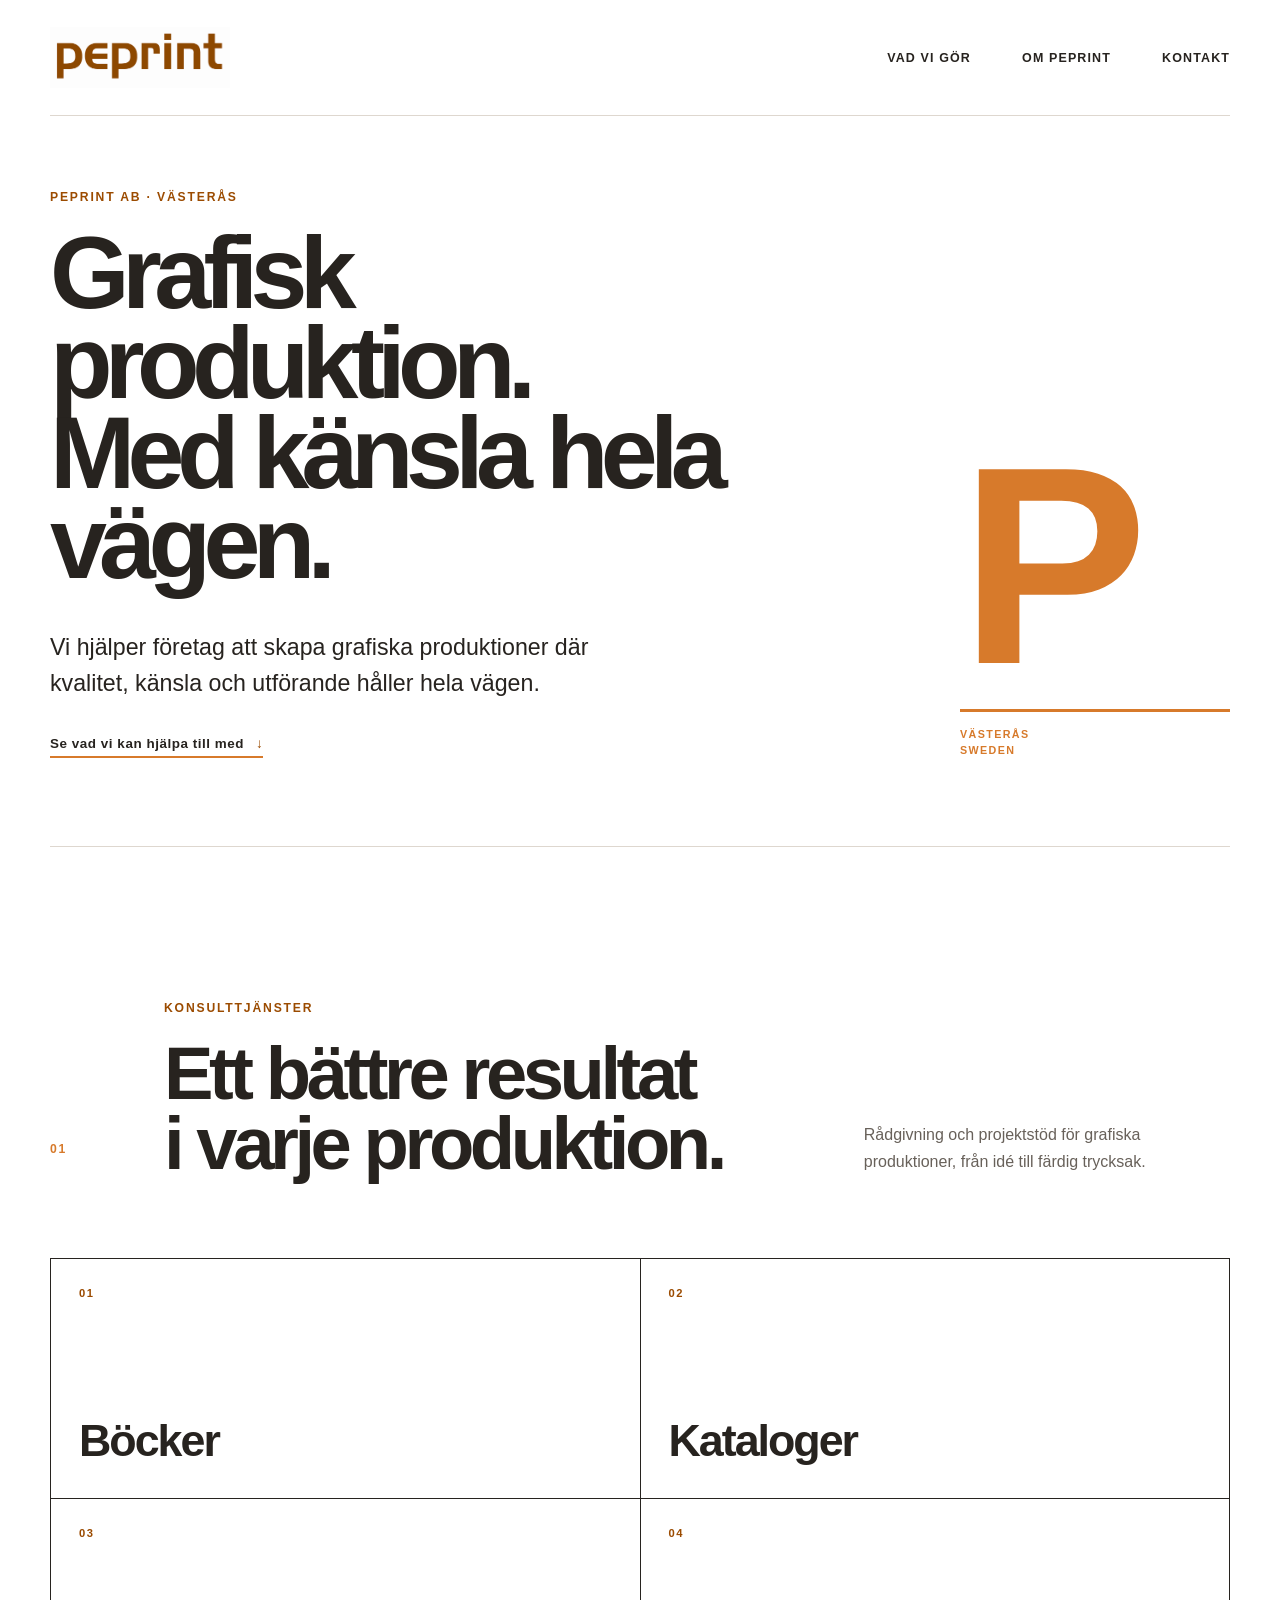
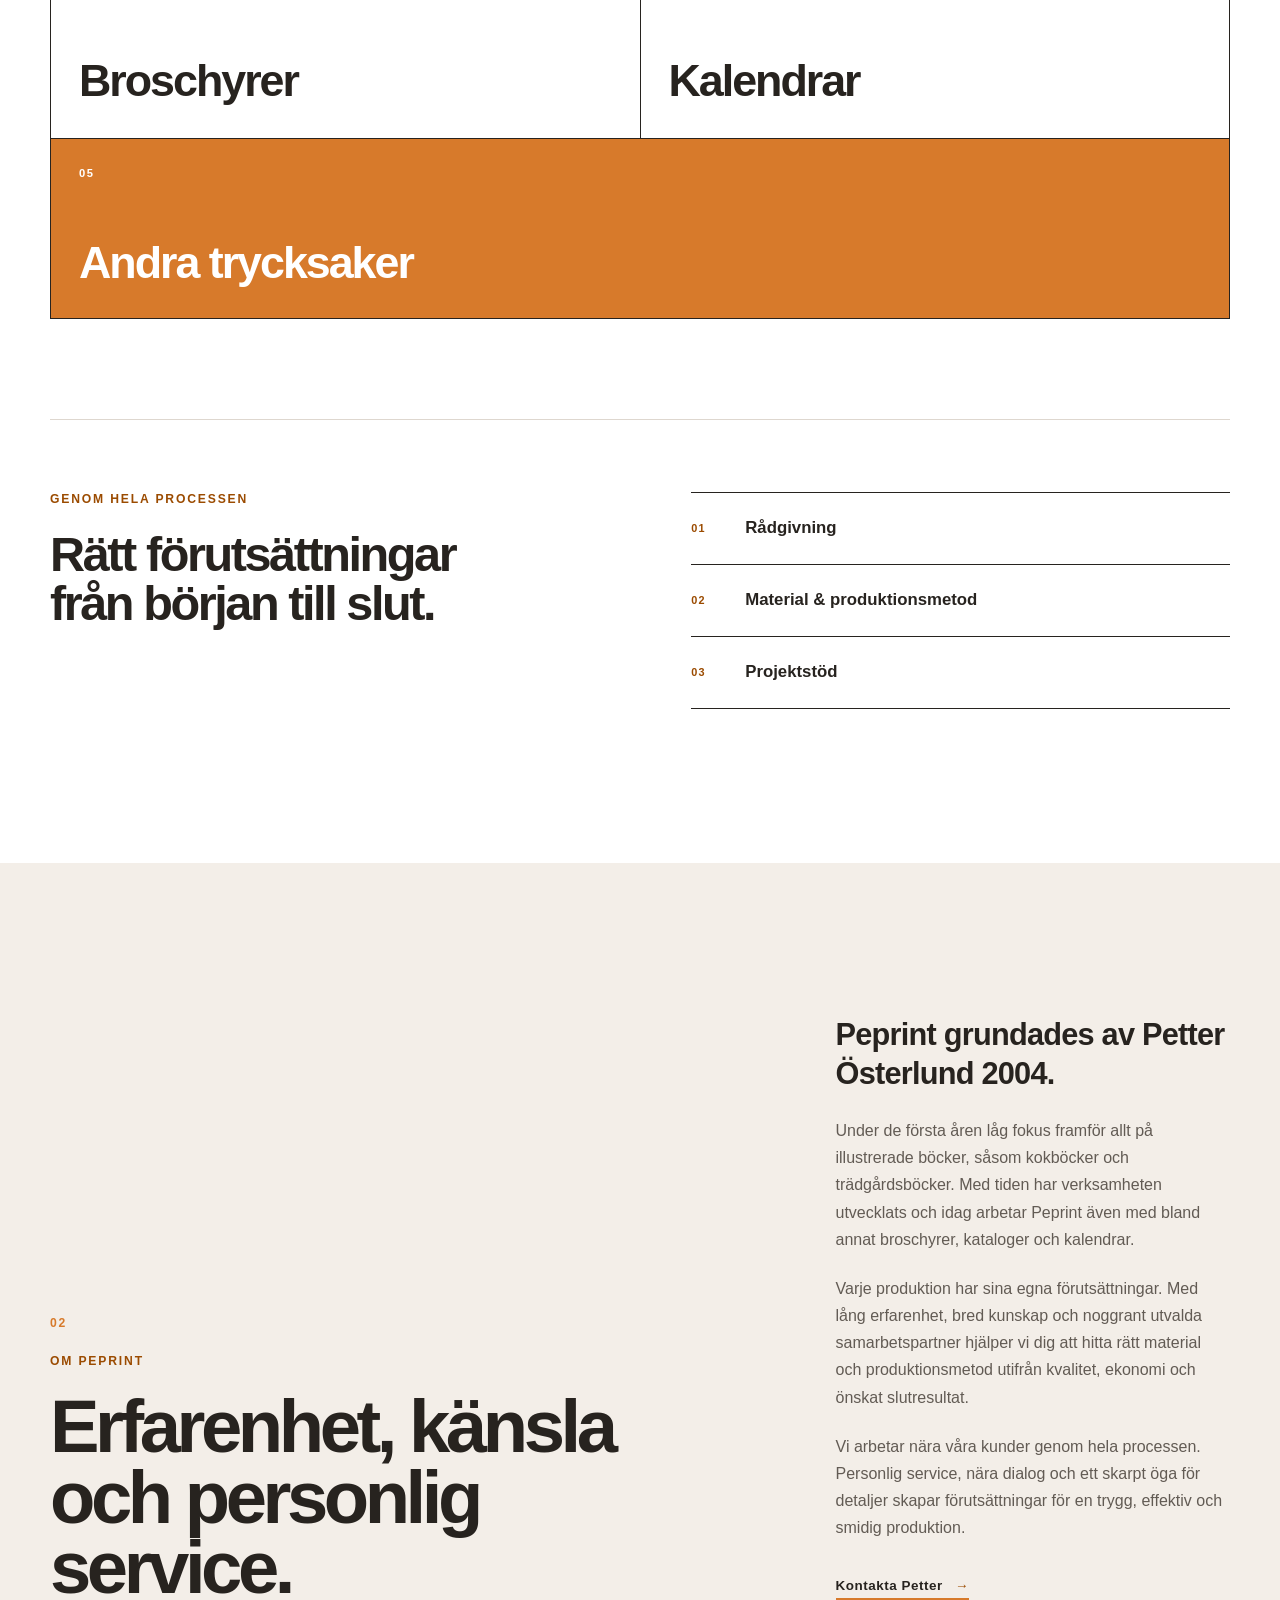
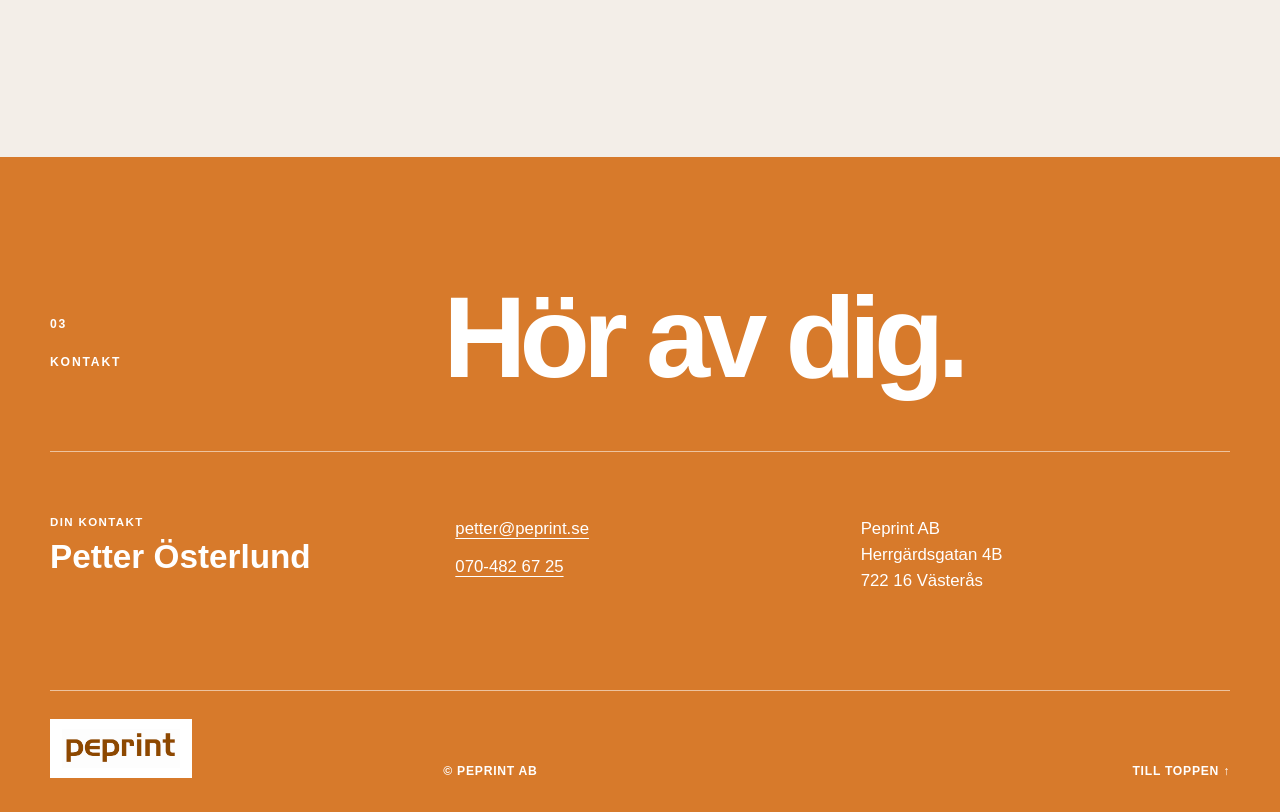
==== index.html @ e299a09d "första påutkast på version 1" ====
<!doctype html>
<html lang="sv">
  <head>
    <meta charset="utf-8">
    <meta name="viewport" content="width=device-width, initial-scale=1">
    <meta name="description" content="Peprint erbjuder konsulttjänster inom grafisk produktion för böcker, kataloger, broschyrer, kalendrar och andra trycksaker.">
    <title>Peprint AB</title>
    <link rel="stylesheet" href="style.css">
  </head>
  <body>
    <a class="skip-link" href="#main-content">Hoppa till innehållet</a>

    <header class="site-header">
      <div class="page-width header-inner">
        <a class="brand" href="#top" aria-label="Peprint – till sidans början">
          <img src="assets/images/peprint-logo.png" alt="Peprint">
        </a>

        <nav aria-label="Huvudnavigation">
          <a href="#tjanster">Vad vi gör</a>
          <a href="#om">Om Peprint</a>
          <a href="#kontakt">Kontakt</a>
        </nav>
      </div>
    </header>

    <main id="main-content">
      <section class="hero page-width" id="top">
        <div class="hero-copy">
          <p class="eyebrow">Peprint AB · Västerås</p>
          <h1>Grafisk produktion.<br>Med känsla hela vägen.</h1>
          <p class="hero-intro">
            Vi hjälper företag att skapa grafiska produktioner där kvalitet,
            känsla och utförande håller hela vägen.
          </p>
          <a class="text-link" href="#tjanster">Se vad vi kan hjälpa till med <span aria-hidden="true">↓</span></a>
        </div>

        <div class="hero-mark" aria-hidden="true">
          <span>P</span>
          <small>Västerås<br>Sweden</small>
        </div>
      </section>

      <section class="services section page-width" id="tjanster">
        <div class="section-heading">
          <p class="section-number">01</p>
          <div>
            <p class="eyebrow">Konsulttjänster</p>
            <h2>Ett bättre resultat<br>i varje produktion.</h2>
          </div>
          <p class="section-note">
            Rådgivning och projektstöd för grafiska produktioner, från idé till
            färdig trycksak.
          </p>
        </div>

        <div class="service-grid">
          <article class="service-card">
            <p>01</p>
            <h3>Böcker</h3>
          </article>
          <article class="service-card">
            <p>02</p>
            <h3>Kataloger</h3>
          </article>
          <article class="service-card">
            <p>03</p>
            <h3>Broschyrer</h3>
          </article>
          <article class="service-card">
            <p>04</p>
            <h3>Kalendrar</h3>
          </article>
          <article class="service-card service-card-wide">
            <p>05</p>
            <h3>Andra trycksaker</h3>
          </article>
        </div>

        <div class="process">
          <div class="process-intro">
            <p class="eyebrow">Genom hela processen</p>
            <h3>Rätt förutsättningar<br>från början till slut.</h3>
          </div>
          <ol class="process-list">
            <li><span>01</span>Rådgivning</li>
            <li><span>02</span>Material &amp; produktionsmetod</li>
            <li><span>03</span>Projektstöd</li>
          </ol>
        </div>
      </section>

      <section class="about section" id="om">
        <div class="page-width about-grid">
          <div>
            <p class="section-number">02</p>
            <p class="eyebrow">Om Peprint</p>
            <h2>Erfarenhet, känsla<br>och personlig service.</h2>
          </div>

          <div class="about-copy">
            <p class="about-lead">
              Peprint grundades av Petter Österlund 2004.
            </p>
            <p>
              Under de första åren låg fokus framför allt på illustrerade böcker,
              såsom kokböcker och trädgårdsböcker. Med tiden har verksamheten
              utvecklats och idag arbetar Peprint även med bland annat broschyrer,
              kataloger och kalendrar.
            </p>
            <p>
              Varje produktion har sina egna förutsättningar. Med lång erfarenhet,
              bred kunskap och noggrant utvalda samarbetspartner hjälper vi dig att
              hitta rätt material och produktionsmetod utifrån kvalitet, ekonomi
              och önskat slutresultat.
            </p>
            <p>
              Vi arbetar nära våra kunder genom hela processen. Personlig service,
              nära dialog och ett skarpt öga för detaljer skapar förutsättningar för
              en trygg, effektiv och smidig produktion.
            </p>
            <a class="text-link" href="#kontakt">Kontakta Petter <span aria-hidden="true">→</span></a>
          </div>
        </div>
      </section>
    </main>

    <footer class="contact" id="kontakt">
      <div class="page-width">
        <div class="contact-heading">
          <div>
            <p class="section-number">03</p>
            <p class="eyebrow">Kontakt</p>
          </div>
          <h2>Hör av dig.</h2>
        </div>

        <div class="contact-grid">
          <div class="contact-person">
            <p>Din kontakt</p>
            <h3>Petter Österlund</h3>
          </div>

          <address>
            <a href="mailto:petter@peprint.se">petter@peprint.se</a>
            <a href="tel:+46704826725">070-482 67 25</a>
          </address>

          <address class="postal-address">
            Peprint AB<br>
            Herrgärdsgatan 4B<br>
            722 16 Västerås
          </address>
        </div>

        <div class="contact-bottom">
          <img src="assets/images/peprint-logo.png" alt="Peprint">
          <p>© Peprint AB</p>
          <a href="#top">Till toppen <span aria-hidden="true">↑</span></a>
        </div>
      </div>
    </footer>
  </body>
</html>
---- style.css ----
:root {
  --orange: #d77a2b;
  --orange-dark: #9b4b00;
  --ink: #27231f;
  --paper: #fff;
  --soft: #f3eee8;
  --line: #ded7cf;
  --page: 1180px;
}

* {
  box-sizing: border-box;
}

html {
  scroll-behavior: smooth;
}

body {
  margin: 0;
  background: var(--paper);
  color: var(--ink);
  font-family: Arial, Helvetica, sans-serif;
  -webkit-font-smoothing: antialiased;
}

a {
  color: inherit;
}

img {
  display: block;
  max-width: 100%;
}

.page-width {
  width: min(calc(100% - 64px), var(--page));
  margin-inline: auto;
}

.skip-link {
  position: fixed;
  z-index: 100;
  top: 12px;
  left: 12px;
  padding: 10px 14px;
  background: var(--ink);
  color: #fff;
  transform: translateY(-150%);
}

.skip-link:focus {
  transform: translateY(0);
}

.site-header {
  position: absolute;
  z-index: 10;
  top: 0;
  right: 0;
  left: 0;
}

.header-inner {
  display: flex;
  align-items: center;
  justify-content: space-between;
  min-height: 116px;
  border-bottom: 1px solid var(--line);
}

.brand {
  width: 180px;
}

.brand img {
  width: 100%;
}

nav {
  display: flex;
  gap: clamp(24px, 4vw, 54px);
}

nav a {
  position: relative;
  padding-block: 10px;
  font-size: 0.78rem;
  font-weight: 700;
  letter-spacing: 0.09em;
  text-decoration: none;
  text-transform: uppercase;
}

nav a::after {
  position: absolute;
  right: 0;
  bottom: 2px;
  left: 0;
  height: 2px;
  background: var(--orange);
  content: "";
  transform: scaleX(0);
  transform-origin: left;
  transition: transform 160ms ease;
}

nav a:hover::after,
nav a:focus-visible::after {
  transform: scaleX(1);
}

.hero {
  display: grid;
  grid-template-columns: minmax(0, 1.7fr) minmax(220px, 0.7fr);
  align-items: end;
  min-height: 760px;
  padding-top: 190px;
  padding-bottom: 88px;
}

.eyebrow,
.section-number {
  margin: 0 0 24px;
  color: var(--orange-dark);
  font-size: 0.76rem;
  font-weight: 700;
  letter-spacing: 0.15em;
  text-transform: uppercase;
}

h1,
h2,
h3,
p {
  margin-top: 0;
}

h1 {
  max-width: 760px;
  margin-bottom: 42px;
  font-size: clamp(4rem, 8vw, 7.4rem);
  font-weight: 700;
  letter-spacing: -0.075em;
  line-height: 0.88;
}

.hero-intro {
  max-width: 540px;
  margin-bottom: 32px;
  font-size: clamp(1.15rem, 2vw, 1.45rem);
  line-height: 1.55;
}

.text-link {
  display: inline-flex;
  gap: 12px;
  align-items: center;
  padding-bottom: 5px;
  border-bottom: 2px solid var(--orange);
  font-size: 0.84rem;
  font-weight: 700;
  letter-spacing: 0.04em;
  text-decoration: none;
}

.text-link span {
  color: var(--orange-dark);
}

.hero-mark {
  justify-self: end;
  width: min(100%, 270px);
  color: var(--orange);
}

.hero-mark > span {
  display: block;
  font-size: clamp(12rem, 22vw, 20rem);
  font-weight: 700;
  letter-spacing: -0.15em;
  line-height: 0.65;
}

.hero-mark small {
  display: block;
  margin-top: 52px;
  padding-top: 14px;
  border-top: 3px solid var(--orange);
  font-size: 0.67rem;
  font-weight: 700;
  letter-spacing: 0.13em;
  line-height: 1.5;
  text-transform: uppercase;
}

.section {
  padding-block: clamp(92px, 12vw, 160px);
}

.services {
  border-top: 1px solid var(--line);
}

.section-heading {
  display: grid;
  grid-template-columns: 80px minmax(0, 1fr) minmax(220px, 0.55fr);
  gap: 34px;
  align-items: end;
  margin-bottom: 78px;
}

.section-number {
  color: var(--orange);
}

h2 {
  margin-bottom: 0;
  font-size: clamp(2.9rem, 5.8vw, 5.3rem);
  letter-spacing: -0.06em;
  line-height: 0.95;
}

.section-note {
  max-width: 360px;
  margin-bottom: 5px;
  color: #68615a;
  line-height: 1.65;
}

.service-grid {
  display: grid;
  grid-template-columns: 1fr 1fr;
  border-top: 1px solid var(--ink);
  border-left: 1px solid var(--ink);
}

.service-card {
  min-height: 240px;
  padding: 28px;
  border-right: 1px solid var(--ink);
  border-bottom: 1px solid var(--ink);
}

.service-card p {
  color: var(--orange-dark);
  font-size: 0.7rem;
  font-weight: 700;
  letter-spacing: 0.14em;
}

.service-card h3 {
  margin: 116px 0 0;
  font-size: clamp(1.8rem, 3.5vw, 3rem);
  letter-spacing: -0.045em;
}

.service-card-wide {
  grid-column: 1 / -1;
  min-height: 180px;
  background: var(--orange);
  color: #fff;
}

.service-card-wide p {
  color: #fff;
}

.service-card-wide h3 {
  margin-top: 58px;
}

.process {
  display: grid;
  grid-template-columns: 1fr 1fr;
  gap: clamp(40px, 8vw, 110px);
  margin-top: 100px;
  padding-top: 72px;
  border-top: 1px solid var(--line);
}

.process-intro h3 {
  margin: 0;
  font-size: clamp(2rem, 3.8vw, 3.6rem);
  letter-spacing: -0.05em;
  line-height: 1;
}

.process-list {
  margin: 0;
  padding: 0;
  border-top: 1px solid var(--ink);
  list-style: none;
}

.process-list li {
  display: grid;
  grid-template-columns: 54px 1fr;
  align-items: center;
  min-height: 72px;
  border-bottom: 1px solid var(--ink);
  font-size: 1.05rem;
  font-weight: 700;
}

.process-list span {
  color: var(--orange-dark);
  font-size: 0.68rem;
  letter-spacing: 0.12em;
}

.about {
  background: var(--soft);
}

.about-grid {
  display: grid;
  grid-template-columns: 1.25fr 0.75fr;
  gap: clamp(60px, 10vw, 140px);
  align-items: end;
}

.about-copy {
  padding-bottom: 4px;
}

.about-lead {
  margin-bottom: 24px;
  font-size: clamp(1.4rem, 2.4vw, 2rem);
  font-weight: 700;
  letter-spacing: -0.025em;
  line-height: 1.25;
}

.about-copy > p:not(.about-lead) {
  margin-bottom: 22px;
  color: #625b54;
  line-height: 1.7;
}

.about-copy .text-link {
  margin-top: 14px;
}

.contact {
  padding: clamp(78px, 10vw, 126px) 0 34px;
  background: var(--orange);
  color: #fff;
}

.contact .eyebrow,
.contact .section-number {
  color: #fff;
}

.contact-heading {
  display: grid;
  grid-template-columns: 1fr 2fr;
  align-items: end;
  padding-bottom: 58px;
  border-bottom: 1px solid rgba(255, 255, 255, 0.55);
}

.contact-heading h2 {
  font-size: clamp(4rem, 9vw, 8.6rem);
}

.contact-grid {
  display: grid;
  grid-template-columns: 1fr 1fr 1fr;
  gap: 36px;
  padding-block: 64px 96px;
}

.contact-person p {
  margin-bottom: 10px;
  font-size: 0.72rem;
  font-weight: 700;
  letter-spacing: 0.12em;
  text-transform: uppercase;
}

.contact-person h3 {
  margin-bottom: 0;
  font-size: clamp(1.45rem, 2.6vw, 2.1rem);
}

address {
  display: flex;
  flex-direction: column;
  gap: 12px;
  font-size: 1.05rem;
  font-style: normal;
  line-height: 1.55;
}

address a {
  width: fit-content;
  text-decoration-thickness: 1px;
  text-underline-offset: 4px;
}

.postal-address {
  display: block;
}

.contact-bottom {
  display: grid;
  grid-template-columns: 1fr 1fr 1fr;
  align-items: end;
  padding-top: 28px;
  border-top: 1px solid rgba(255, 255, 255, 0.55);
  font-size: 0.76rem;
  font-weight: 700;
  letter-spacing: 0.06em;
  text-transform: uppercase;
}

.contact-bottom img {
  width: 142px;
  padding: 10px 12px;
  background: #fff;
}

.contact-bottom p {
  margin-bottom: 0;
}

.contact-bottom a {
  justify-self: end;
  text-decoration: none;
}

@media (max-width: 800px) {
  .page-width {
    width: min(calc(100% - 36px), var(--page));
  }

  .header-inner {
    min-height: 90px;
  }

  .brand {
    width: 135px;
  }

  nav {
    gap: 16px;
  }

  nav a {
    font-size: 0.66rem;
  }

  .hero {
    grid-template-columns: 1fr;
    min-height: auto;
    padding-top: 166px;
    padding-bottom: 72px;
  }

  .hero-mark {
    display: none;
  }

  h1 {
    font-size: clamp(3.7rem, 16vw, 6rem);
  }

  .section-heading,
  .about-grid {
    grid-template-columns: 1fr;
  }

  .section-heading {
    gap: 8px;
    margin-bottom: 52px;
  }

  .section-heading .section-note {
    margin-top: 24px;
  }

  .process {
    grid-template-columns: 1fr;
  }

  .service-card {
    min-height: 200px;
  }

  .service-card h3 {
    margin-top: 90px;
  }

  .about-grid {
    gap: 58px;
  }

  .contact-heading {
    grid-template-columns: 1fr;
    gap: 30px;
  }

  .contact-grid {
    grid-template-columns: 1fr 1fr;
  }

  .contact-person {
    grid-column: 1 / -1;
  }
}

@media (max-width: 520px) {
  .header-inner {
    align-items: flex-start;
    flex-direction: column;
    justify-content: center;
    gap: 12px;
    padding-block: 18px;
  }

  nav {
    width: 100%;
    justify-content: space-between;
  }

  .hero {
    padding-top: 176px;
  }

  .hero-intro {
    font-size: 1.1rem;
  }

  h1 {
    font-size: clamp(3rem, 14vw, 4.6rem);
  }

  .service-grid {
    grid-template-columns: 1fr;
  }

  .service-card-wide {
    grid-column: auto;
  }

  .contact-grid,
  .contact-bottom {
    grid-template-columns: 1fr;
  }

  .contact-grid {
    gap: 38px;
  }

  .contact-bottom {
    gap: 24px;
  }

  .contact-bottom a {
    justify-self: start;
  }
}

@media (prefers-reduced-motion: reduce) {
  html {
    scroll-behavior: auto;
  }

  *,
  *::before,
  *::after {
    transition-duration: 0.01ms !important;
  }
}
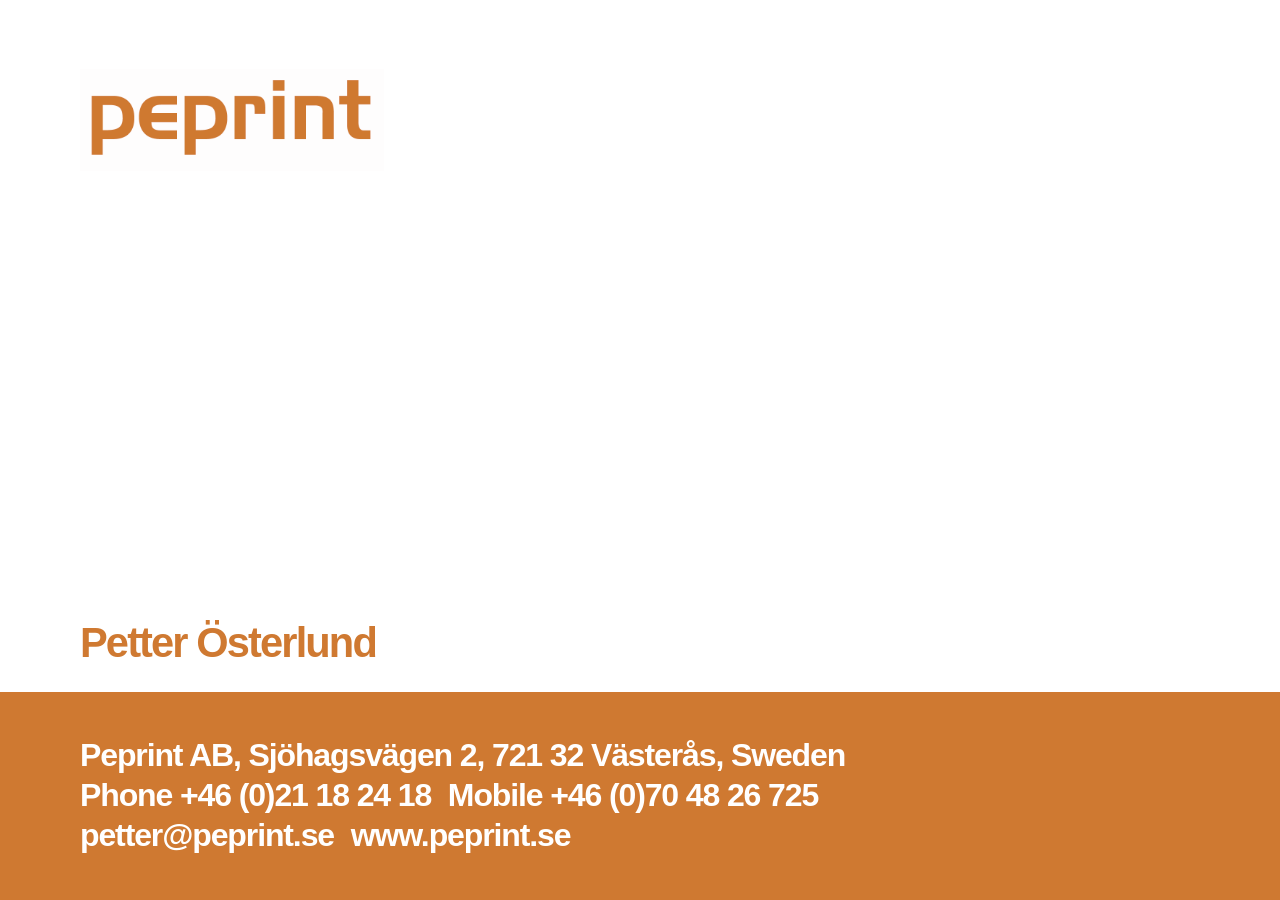
==== commit 09bb8d86: "första visitkort design" ====
--- a/index.html
+++ b/index.html
@@ -3,163 +3,45 @@
   <head>
     <meta charset="utf-8">
     <meta name="viewport" content="width=device-width, initial-scale=1">
-    <meta name="description" content="Peprint erbjuder konsulttjänster inom grafisk produktion för böcker, kataloger, broschyrer, kalendrar och andra trycksaker.">
+    <meta name="description" content="Peprint AB i Västerås. Kontakta Petter Österlund.">
     <title>Peprint AB</title>
     <link rel="stylesheet" href="style.css">
   </head>
   <body>
-    <a class="skip-link" href="#main-content">Hoppa till innehållet</a>
+    <svg class="color-filters" aria-hidden="true">
+      <filter id="peprint-orange" color-interpolation-filters="sRGB">
+        <feComponentTransfer>
+          <feFuncR type="linear" slope="0.421" intercept="0.579" />
+          <feFuncG type="linear" slope="0.732" intercept="0.268" />
+          <feFuncB type="linear" slope="0.808" intercept="0.192" />
+        </feComponentTransfer>
+      </filter>
+    </svg>
 
-    <header class="site-header">
-      <div class="page-width header-inner">
-        <a class="brand" href="#top" aria-label="Peprint – till sidans början">
+    <main class="business-card">
+      <header class="card-header">
+        <a class="brand" href="https://www.peprint.se" aria-label="Peprint – startsida">
           <img src="assets/images/peprint-logo.png" alt="Peprint">
         </a>
+      </header>
 
-        <nav aria-label="Huvudnavigation">
-          <a href="#tjanster">Vad vi gör</a>
-          <a href="#om">Om Peprint</a>
-          <a href="#kontakt">Kontakt</a>
-        </nav>
-      </div>
-    </header>
+      <div class="open-space" aria-label="Plats för kommande innehåll"></div>
 
-    <main id="main-content">
-      <section class="hero page-width" id="top">
-        <div class="hero-copy">
-          <p class="eyebrow">Peprint AB · Västerås</p>
-          <h1>Grafisk produktion.<br>Med känsla hela vägen.</h1>
-          <p class="hero-intro">
-            Vi hjälper företag att skapa grafiska produktioner där kvalitet,
-            känsla och utförande håller hela vägen.
+      <p class="contact-name">Petter Österlund</p>
+
+      <footer class="contact-band">
+        <address>
+          <p>Peprint AB, Sjöhagsvägen 2, 721 32 Västerås, Sweden</p>
+          <p>
+            <a href="tel:+4621182418">Phone +46 (0)21 18 24 18</a>
+            <a href="tel:+46704826725">Mobile +46 (0)70 48 26 725</a>
           </p>
-          <a class="text-link" href="#tjanster">Se vad vi kan hjälpa till med <span aria-hidden="true">↓</span></a>
-        </div>
-
-        <div class="hero-mark" aria-hidden="true">
-          <span>P</span>
-          <small>Västerås<br>Sweden</small>
-        </div>
-      </section>
-
-      <section class="services section page-width" id="tjanster">
-        <div class="section-heading">
-          <p class="section-number">01</p>
-          <div>
-            <p class="eyebrow">Konsulttjänster</p>
-            <h2>Ett bättre resultat<br>i varje produktion.</h2>
-          </div>
-          <p class="section-note">
-            Rådgivning och projektstöd för grafiska produktioner, från idé till
-            färdig trycksak.
+          <p>
+            <a href="mailto:petter@peprint.se">petter@peprint.se</a>
+            <a href="https://www.peprint.se">www.peprint.se</a>
           </p>
-        </div>
-
-        <div class="service-grid">
-          <article class="service-card">
-            <p>01</p>
-            <h3>Böcker</h3>
-          </article>
-          <article class="service-card">
-            <p>02</p>
-            <h3>Kataloger</h3>
-          </article>
-          <article class="service-card">
-            <p>03</p>
-            <h3>Broschyrer</h3>
-          </article>
-          <article class="service-card">
-            <p>04</p>
-            <h3>Kalendrar</h3>
-          </article>
-          <article class="service-card service-card-wide">
-            <p>05</p>
-            <h3>Andra trycksaker</h3>
-          </article>
-        </div>
-
-        <div class="process">
-          <div class="process-intro">
-            <p class="eyebrow">Genom hela processen</p>
-            <h3>Rätt förutsättningar<br>från början till slut.</h3>
-          </div>
-          <ol class="process-list">
-            <li><span>01</span>Rådgivning</li>
-            <li><span>02</span>Material &amp; produktionsmetod</li>
-            <li><span>03</span>Projektstöd</li>
-          </ol>
-        </div>
-      </section>
-
-      <section class="about section" id="om">
-        <div class="page-width about-grid">
-          <div>
-            <p class="section-number">02</p>
-            <p class="eyebrow">Om Peprint</p>
-            <h2>Erfarenhet, känsla<br>och personlig service.</h2>
-          </div>
-
-          <div class="about-copy">
-            <p class="about-lead">
-              Peprint grundades av Petter Österlund 2004.
-            </p>
-            <p>
-              Under de första åren låg fokus framför allt på illustrerade böcker,
-              såsom kokböcker och trädgårdsböcker. Med tiden har verksamheten
-              utvecklats och idag arbetar Peprint även med bland annat broschyrer,
-              kataloger och kalendrar.
-            </p>
-            <p>
-              Varje produktion har sina egna förutsättningar. Med lång erfarenhet,
-              bred kunskap och noggrant utvalda samarbetspartner hjälper vi dig att
-              hitta rätt material och produktionsmetod utifrån kvalitet, ekonomi
-              och önskat slutresultat.
-            </p>
-            <p>
-              Vi arbetar nära våra kunder genom hela processen. Personlig service,
-              nära dialog och ett skarpt öga för detaljer skapar förutsättningar för
-              en trygg, effektiv och smidig produktion.
-            </p>
-            <a class="text-link" href="#kontakt">Kontakta Petter <span aria-hidden="true">→</span></a>
-          </div>
-        </div>
-      </section>
+        </address>
+      </footer>
     </main>
-
-    <footer class="contact" id="kontakt">
-      <div class="page-width">
-        <div class="contact-heading">
-          <div>
-            <p class="section-number">03</p>
-            <p class="eyebrow">Kontakt</p>
-          </div>
-          <h2>Hör av dig.</h2>
-        </div>
-
-        <div class="contact-grid">
-          <div class="contact-person">
-            <p>Din kontakt</p>
-            <h3>Petter Österlund</h3>
-          </div>
-
-          <address>
-            <a href="mailto:petter@peprint.se">petter@peprint.se</a>
-            <a href="tel:+46704826725">070-482 67 25</a>
-          </address>
-
-          <address class="postal-address">
-            Peprint AB<br>
-            Herrgärdsgatan 4B<br>
-            722 16 Västerås
-          </address>
-        </div>
-
-        <div class="contact-bottom">
-          <img src="assets/images/peprint-logo.png" alt="Peprint">
-          <p>© Peprint AB</p>
-          <a href="#top">Till toppen <span aria-hidden="true">↑</span></a>
-        </div>
-      </div>
-    </footer>
   </body>
 </html>
--- a/style.css
+++ b/style.css
@@ -1,26 +1,23 @@
 :root {
-  --orange: #d77a2b;
-  --orange-dark: #9b4b00;
-  --ink: #27231f;
+  --peprint-orange: #cf7931;
   --paper: #fff;
-  --soft: #f3eee8;
-  --line: #ded7cf;
-  --page: 1180px;
+  --card-type: "Arial Rounded MT Bold", "Trebuchet MS", Arial, sans-serif;
 }
 
 * {
   box-sizing: border-box;
 }
 
-html {
-  scroll-behavior: smooth;
+html,
+body {
+  min-height: 100%;
 }
 
 body {
   margin: 0;
   background: var(--paper);
-  color: var(--ink);
-  font-family: Arial, Helvetica, sans-serif;
+  color: var(--peprint-orange);
+  font-family: var(--card-type);
   -webkit-font-smoothing: antialiased;
 }
 
@@ -28,549 +25,149 @@
   color: inherit;
 }
 
-img {
-  display: block;
-  max-width: 100%;
+.color-filters {
+  position: absolute;
+  width: 0;
+  height: 0;
+  overflow: hidden;
 }
 
-.page-width {
-  width: min(calc(100% - 64px), var(--page));
-  margin-inline: auto;
+.business-card {
+  display: grid;
+  grid-template-rows: auto minmax(15rem, 1fr) auto auto;
+  min-height: 100svh;
+  background: var(--paper);
 }
 
-.skip-link {
-  position: fixed;
-  z-index: 100;
-  top: 12px;
-  left: 12px;
-  padding: 10px 14px;
-  background: var(--ink);
-  color: #fff;
-  transform: translateY(-150%);
+.card-header,
+.contact-name,
+.contact-band address {
+  padding-inline: clamp(2rem, 6.25vw, 6rem);
 }
 
-.skip-link:focus {
-  transform: translateY(0);
-}
-
-.site-header {
-  position: absolute;
-  z-index: 10;
-  top: 0;
-  right: 0;
-  left: 0;
-}
-
-.header-inner {
-  display: flex;
-  align-items: center;
-  justify-content: space-between;
-  min-height: 116px;
-  border-bottom: 1px solid var(--line);
+.card-header {
+  padding-top: clamp(3rem, 7.7vh, 5.25rem);
 }
 
 .brand {
-  width: 180px;
+  display: block;
+  width: clamp(13.5rem, 29.5vw, 19rem);
 }
 
 .brand img {
+  display: block;
   width: 100%;
+  height: auto;
+  filter: url("#peprint-orange");
 }
 
-nav {
-  display: flex;
-  gap: clamp(24px, 4vw, 54px);
+.open-space {
+  min-height: clamp(12rem, 42vh, 34rem);
 }
 
-nav a {
-  position: relative;
-  padding-block: 10px;
-  font-size: 0.78rem;
+.contact-name {
+  margin: 0;
+  padding-bottom: clamp(1.1rem, 3.2vh, 2rem);
+  font-size: clamp(1.65rem, 3.7vw, 2.6rem);
   font-weight: 700;
-  letter-spacing: 0.09em;
-  text-decoration: none;
-  text-transform: uppercase;
+  letter-spacing: -0.045em;
+  line-height: 1;
 }
 
-nav a::after {
-  position: absolute;
-  right: 0;
-  bottom: 2px;
-  left: 0;
-  height: 2px;
-  background: var(--orange);
-  content: "";
-  transform: scaleX(0);
-  transform-origin: left;
-  transition: transform 160ms ease;
+.contact-band {
+  display: flex;
+  align-items: center;
+  min-height: clamp(10.9rem, 26vh, 13rem);
+  padding-block: clamp(1.35rem, 3.5vh, 2rem);
+  background: var(--peprint-orange);
+  color: #fff;
 }
 
-nav a:hover::after,
-nav a:focus-visible::after {
-  transform: scaleX(1);
+.contact-band address {
+  width: 100%;
+  font-style: normal;
 }
 
-.hero {
-  display: grid;
-  grid-template-columns: minmax(0, 1.7fr) minmax(220px, 0.7fr);
-  align-items: end;
-  min-height: 760px;
-  padding-top: 190px;
-  padding-bottom: 88px;
+.contact-band p {
+  margin: 0;
+  font-size: clamp(1.15rem, 3.15vw, 2rem);
+  font-weight: 700;
+  letter-spacing: -0.035em;
+  line-height: 1.24;
 }
 
-.eyebrow,
-.section-number {
-  margin: 0 0 24px;
-  color: var(--orange-dark);
-  font-size: 0.76rem;
-  font-weight: 700;
-  letter-spacing: 0.15em;
-  text-transform: uppercase;
-}
-
-h1,
-h2,
-h3,
-p {
-  margin-top: 0;
-}
-
-h1 {
-  max-width: 760px;
-  margin-bottom: 42px;
-  font-size: clamp(4rem, 8vw, 7.4rem);
-  font-weight: 700;
-  letter-spacing: -0.075em;
-  line-height: 0.88;
-}
-
-.hero-intro {
-  max-width: 540px;
-  margin-bottom: 32px;
-  font-size: clamp(1.15rem, 2vw, 1.45rem);
-  line-height: 1.55;
-}
-
-.text-link {
-  display: inline-flex;
-  gap: 12px;
-  align-items: center;
-  padding-bottom: 5px;
-  border-bottom: 2px solid var(--orange);
-  font-size: 0.84rem;
-  font-weight: 700;
-  letter-spacing: 0.04em;
+.contact-band a {
+  display: inline-block;
   text-decoration: none;
 }
 
-.text-link span {
-  color: var(--orange-dark);
+.contact-band a + a {
+  margin-left: 0.28em;
 }
 
-.hero-mark {
-  justify-self: end;
-  width: min(100%, 270px);
-  color: var(--orange);
+.contact-band a:hover,
+.contact-band a:focus-visible {
+  text-decoration: underline;
+  text-decoration-thickness: 2px;
+  text-underline-offset: 0.16em;
 }
 
-.hero-mark > span {
-  display: block;
-  font-size: clamp(12rem, 22vw, 20rem);
-  font-weight: 700;
-  letter-spacing: -0.15em;
-  line-height: 0.65;
+@media (min-width: 1024px) {
+  .business-card {
+    min-height: max(100svh, 666px);
+  }
 }
 
-.hero-mark small {
-  display: block;
-  margin-top: 52px;
-  padding-top: 14px;
-  border-top: 3px solid var(--orange);
-  font-size: 0.67rem;
-  font-weight: 700;
-  letter-spacing: 0.13em;
-  line-height: 1.5;
-  text-transform: uppercase;
-}
-
-.section {
-  padding-block: clamp(92px, 12vw, 160px);
-}
-
-.services {
-  border-top: 1px solid var(--line);
-}
-
-.section-heading {
-  display: grid;
-  grid-template-columns: 80px minmax(0, 1fr) minmax(220px, 0.55fr);
-  gap: 34px;
-  align-items: end;
-  margin-bottom: 78px;
-}
-
-.section-number {
-  color: var(--orange);
-}
-
-h2 {
-  margin-bottom: 0;
-  font-size: clamp(2.9rem, 5.8vw, 5.3rem);
-  letter-spacing: -0.06em;
-  line-height: 0.95;
-}
-
-.section-note {
-  max-width: 360px;
-  margin-bottom: 5px;
-  color: #68615a;
-  line-height: 1.65;
-}
-
-.service-grid {
-  display: grid;
-  grid-template-columns: 1fr 1fr;
-  border-top: 1px solid var(--ink);
-  border-left: 1px solid var(--ink);
-}
-
-.service-card {
-  min-height: 240px;
-  padding: 28px;
-  border-right: 1px solid var(--ink);
-  border-bottom: 1px solid var(--ink);
-}
-
-.service-card p {
-  color: var(--orange-dark);
-  font-size: 0.7rem;
-  font-weight: 700;
-  letter-spacing: 0.14em;
-}
-
-.service-card h3 {
-  margin: 116px 0 0;
-  font-size: clamp(1.8rem, 3.5vw, 3rem);
-  letter-spacing: -0.045em;
-}
-
-.service-card-wide {
-  grid-column: 1 / -1;
-  min-height: 180px;
-  background: var(--orange);
-  color: #fff;
-}
-
-.service-card-wide p {
-  color: #fff;
-}
-
-.service-card-wide h3 {
-  margin-top: 58px;
-}
-
-.process {
-  display: grid;
-  grid-template-columns: 1fr 1fr;
-  gap: clamp(40px, 8vw, 110px);
-  margin-top: 100px;
-  padding-top: 72px;
-  border-top: 1px solid var(--line);
-}
-
-.process-intro h3 {
-  margin: 0;
-  font-size: clamp(2rem, 3.8vw, 3.6rem);
-  letter-spacing: -0.05em;
-  line-height: 1;
-}
-
-.process-list {
-  margin: 0;
-  padding: 0;
-  border-top: 1px solid var(--ink);
-  list-style: none;
-}
-
-.process-list li {
-  display: grid;
-  grid-template-columns: 54px 1fr;
-  align-items: center;
-  min-height: 72px;
-  border-bottom: 1px solid var(--ink);
-  font-size: 1.05rem;
-  font-weight: 700;
-}
-
-.process-list span {
-  color: var(--orange-dark);
-  font-size: 0.68rem;
-  letter-spacing: 0.12em;
-}
-
-.about {
-  background: var(--soft);
-}
-
-.about-grid {
-  display: grid;
-  grid-template-columns: 1.25fr 0.75fr;
-  gap: clamp(60px, 10vw, 140px);
-  align-items: end;
-}
-
-.about-copy {
-  padding-bottom: 4px;
-}
-
-.about-lead {
-  margin-bottom: 24px;
-  font-size: clamp(1.4rem, 2.4vw, 2rem);
-  font-weight: 700;
-  letter-spacing: -0.025em;
-  line-height: 1.25;
-}
-
-.about-copy > p:not(.about-lead) {
-  margin-bottom: 22px;
-  color: #625b54;
-  line-height: 1.7;
-}
-
-.about-copy .text-link {
-  margin-top: 14px;
-}
-
-.contact {
-  padding: clamp(78px, 10vw, 126px) 0 34px;
-  background: var(--orange);
-  color: #fff;
-}
-
-.contact .eyebrow,
-.contact .section-number {
-  color: #fff;
-}
-
-.contact-heading {
-  display: grid;
-  grid-template-columns: 1fr 2fr;
-  align-items: end;
-  padding-bottom: 58px;
-  border-bottom: 1px solid rgba(255, 255, 255, 0.55);
-}
-
-.contact-heading h2 {
-  font-size: clamp(4rem, 9vw, 8.6rem);
-}
-
-.contact-grid {
-  display: grid;
-  grid-template-columns: 1fr 1fr 1fr;
-  gap: 36px;
-  padding-block: 64px 96px;
-}
-
-.contact-person p {
-  margin-bottom: 10px;
-  font-size: 0.72rem;
-  font-weight: 700;
-  letter-spacing: 0.12em;
-  text-transform: uppercase;
-}
-
-.contact-person h3 {
-  margin-bottom: 0;
-  font-size: clamp(1.45rem, 2.6vw, 2.1rem);
-}
-
-address {
-  display: flex;
-  flex-direction: column;
-  gap: 12px;
-  font-size: 1.05rem;
-  font-style: normal;
-  line-height: 1.55;
-}
-
-address a {
-  width: fit-content;
-  text-decoration-thickness: 1px;
-  text-underline-offset: 4px;
-}
-
-.postal-address {
-  display: block;
-}
-
-.contact-bottom {
-  display: grid;
-  grid-template-columns: 1fr 1fr 1fr;
-  align-items: end;
-  padding-top: 28px;
-  border-top: 1px solid rgba(255, 255, 255, 0.55);
-  font-size: 0.76rem;
-  font-weight: 700;
-  letter-spacing: 0.06em;
-  text-transform: uppercase;
-}
-
-.contact-bottom img {
-  width: 142px;
-  padding: 10px 12px;
-  background: #fff;
-}
-
-.contact-bottom p {
-  margin-bottom: 0;
-}
-
-.contact-bottom a {
-  justify-self: end;
-  text-decoration: none;
-}
-
-@media (max-width: 800px) {
-  .page-width {
-    width: min(calc(100% - 36px), var(--page));
+@media (max-width: 620px) {
+  .business-card {
+    grid-template-rows: auto minmax(14rem, 1fr) auto auto;
   }
 
-  .header-inner {
-    min-height: 90px;
+  .card-header,
+  .contact-name,
+  .contact-band address {
+    padding-inline: 1.5rem;
+  }
+
+  .card-header {
+    padding-top: 2.5rem;
   }
 
   .brand {
-    width: 135px;
+    width: min(15rem, 68vw);
   }
 
-  nav {
-    gap: 16px;
+  .open-space {
+    min-height: 13rem;
   }
 
-  nav a {
-    font-size: 0.66rem;
+  .contact-name {
+    padding-bottom: 1.25rem;
+    font-size: clamp(1.5rem, 7.5vw, 2rem);
   }
 
-  .hero {
-    grid-template-columns: 1fr;
-    min-height: auto;
-    padding-top: 166px;
-    padding-bottom: 72px;
+  .contact-band {
+    min-height: 12rem;
+    padding-block: 1.5rem;
   }
 
-  .hero-mark {
-    display: none;
+  .contact-band p {
+    font-size: clamp(1rem, 4.8vw, 1.35rem);
+    line-height: 1.38;
   }
 
-  h1 {
-    font-size: clamp(3.7rem, 16vw, 6rem);
+  .contact-band a {
+    display: block;
+    width: fit-content;
   }
 
-  .section-heading,
-  .about-grid {
-    grid-template-columns: 1fr;
-  }
-
-  .section-heading {
-    gap: 8px;
-    margin-bottom: 52px;
-  }
-
-  .section-heading .section-note {
-    margin-top: 24px;
-  }
-
-  .process {
-    grid-template-columns: 1fr;
-  }
-
-  .service-card {
-    min-height: 200px;
-  }
-
-  .service-card h3 {
-    margin-top: 90px;
-  }
-
-  .about-grid {
-    gap: 58px;
-  }
-
-  .contact-heading {
-    grid-template-columns: 1fr;
-    gap: 30px;
-  }
-
-  .contact-grid {
-    grid-template-columns: 1fr 1fr;
-  }
-
-  .contact-person {
-    grid-column: 1 / -1;
-  }
-}
-
-@media (max-width: 520px) {
-  .header-inner {
-    align-items: flex-start;
-    flex-direction: column;
-    justify-content: center;
-    gap: 12px;
-    padding-block: 18px;
-  }
-
-  nav {
-    width: 100%;
-    justify-content: space-between;
-  }
-
-  .hero {
-    padding-top: 176px;
-  }
-
-  .hero-intro {
-    font-size: 1.1rem;
-  }
-
-  h1 {
-    font-size: clamp(3rem, 14vw, 4.6rem);
-  }
-
-  .service-grid {
-    grid-template-columns: 1fr;
-  }
-
-  .service-card-wide {
-    grid-column: auto;
-  }
-
-  .contact-grid,
-  .contact-bottom {
-    grid-template-columns: 1fr;
-  }
-
-  .contact-grid {
-    gap: 38px;
-  }
-
-  .contact-bottom {
-    gap: 24px;
-  }
-
-  .contact-bottom a {
-    justify-self: start;
+  .contact-band a + a {
+    margin-left: 0;
   }
 }
 
 @media (prefers-reduced-motion: reduce) {
-  html {
-    scroll-behavior: auto;
-  }
-
-  *,
-  *::before,
-  *::after {
-    transition-duration: 0.01ms !important;
+  * {
+    scroll-behavior: auto !important;
   }
 }
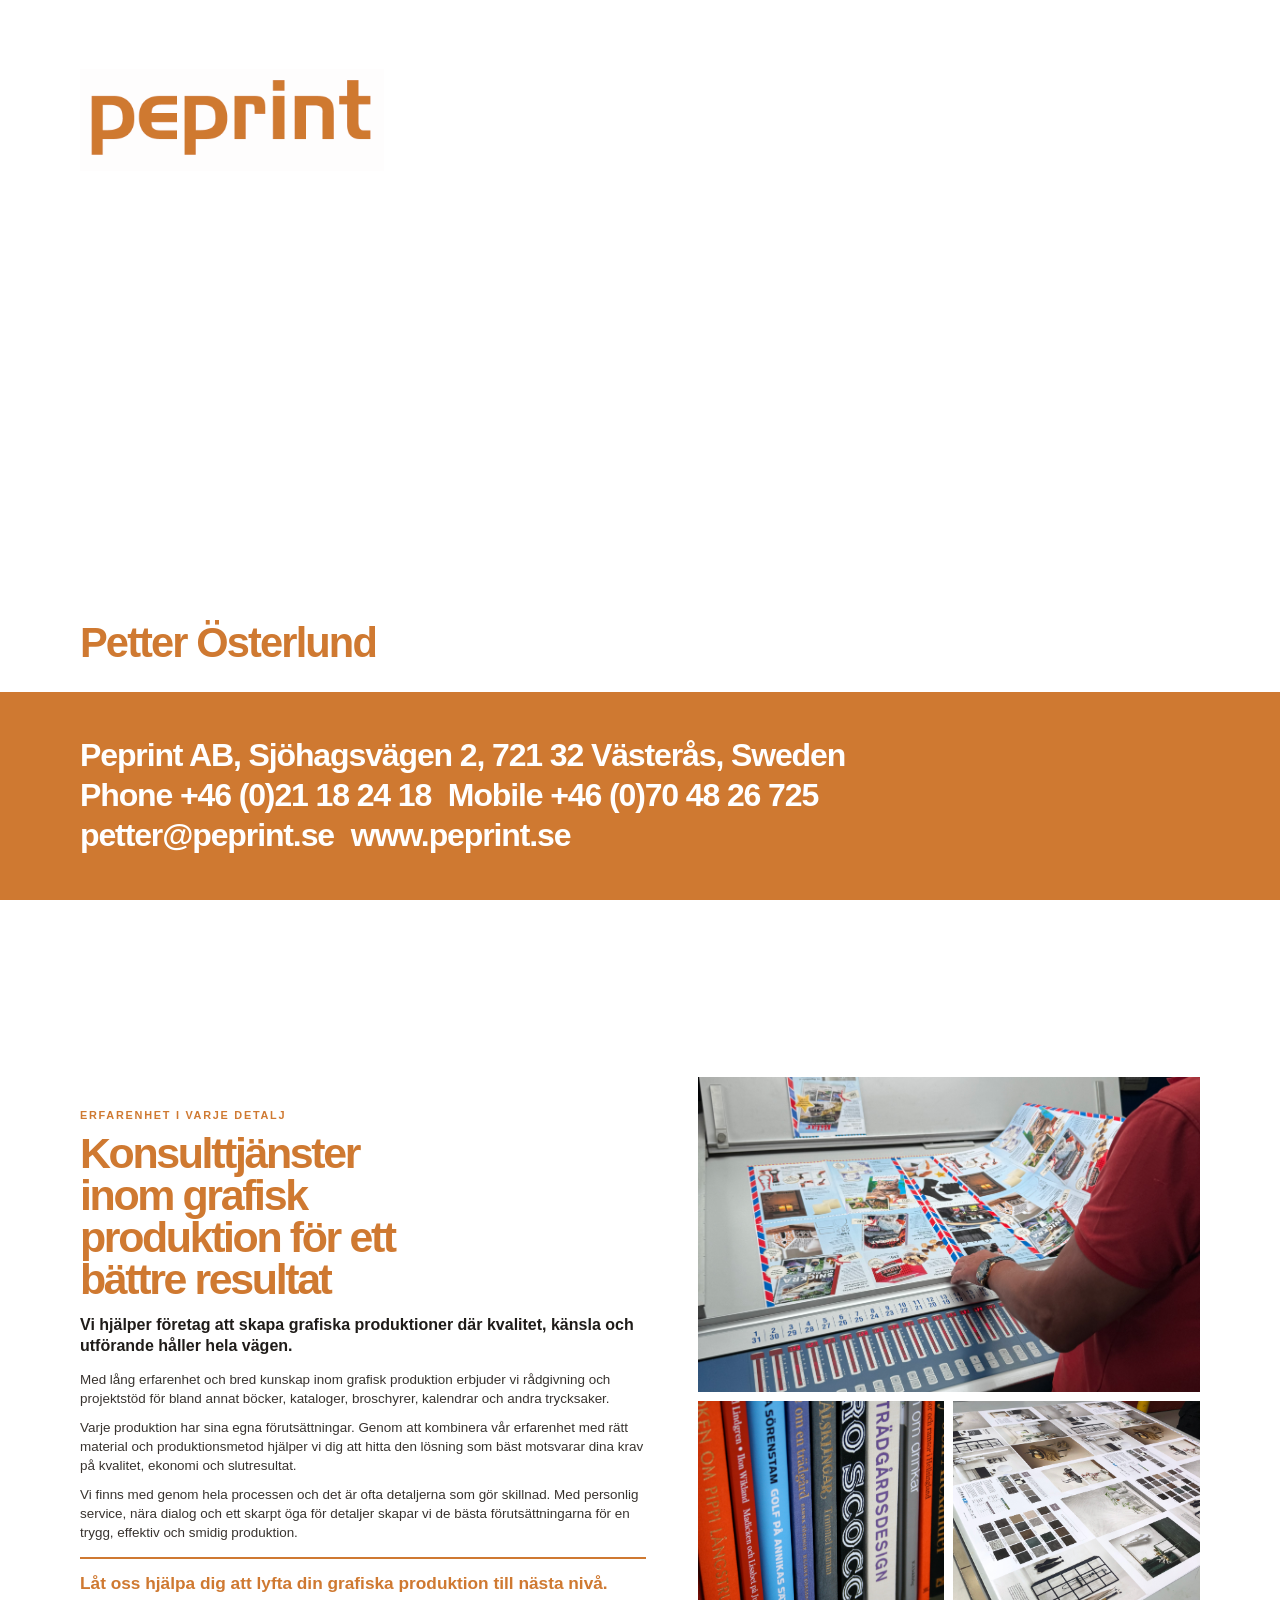
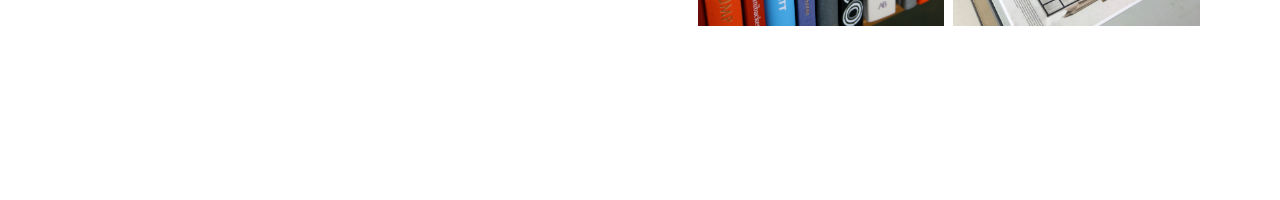
==== commit e46ee5e8: "visitkort på god väg" ====
--- a/index.html
+++ b/index.html
@@ -3,7 +3,7 @@
   <head>
     <meta charset="utf-8">
     <meta name="viewport" content="width=device-width, initial-scale=1">
-    <meta name="description" content="Peprint AB i Västerås. Kontakta Petter Österlund.">
+    <meta name="description" content="Peprint erbjuder konsulttjänster inom grafisk produktion i Västerås.">
     <title>Peprint AB</title>
     <link rel="stylesheet" href="style.css">
   </head>
@@ -18,30 +18,102 @@
       </filter>
     </svg>
 
-    <main class="business-card">
-      <header class="card-header">
-        <a class="brand" href="https://www.peprint.se" aria-label="Peprint – startsida">
-          <img src="assets/images/peprint-logo.png" alt="Peprint">
-        </a>
-      </header>
+    <main class="site-pages">
+      <section class="card-page snap-page" aria-label="Petter Österlunds visitkort">
+        <header class="card-header">
+          <a class="brand" href="https://www.peprint.se" aria-label="Peprint – startsida">
+            <img src="assets/images/peprint-logo.png" alt="Peprint">
+          </a>
+        </header>
 
-      <div class="open-space" aria-label="Plats för kommande innehåll"></div>
+        <div class="card-space"></div>
 
-      <p class="contact-name">Petter Österlund</p>
+        <p class="contact-name">Petter Österlund</p>
 
-      <footer class="contact-band">
-        <address>
-          <p>Peprint AB, Sjöhagsvägen 2, 721 32 Västerås, Sweden</p>
-          <p>
-            <a href="tel:+4621182418">Phone +46 (0)21 18 24 18</a>
-            <a href="tel:+46704826725">Mobile +46 (0)70 48 26 725</a>
-          </p>
-          <p>
-            <a href="mailto:petter@peprint.se">petter@peprint.se</a>
-            <a href="https://www.peprint.se">www.peprint.se</a>
-          </p>
-        </address>
-      </footer>
+        <footer class="contact-band">
+          <address>
+            <p>Peprint AB, Sjöhagsvägen 2, 721 32 Västerås, Sweden</p>
+            <p>
+              <a href="tel:+4621182418">Phone +46 (0)21 18 24 18</a>
+              <a href="tel:+46704826725">Mobile +46 (0)70 48 26 725</a>
+            </p>
+            <p>
+              <a href="mailto:petter@peprint.se">petter@peprint.se</a>
+              <a href="https://www.peprint.se">www.peprint.se</a>
+            </p>
+          </address>
+        </footer>
+      </section>
+
+      <section class="services services-page snap-page" id="tjanster" aria-labelledby="services-title">
+        <div class="services-copy">
+          <p class="eyebrow">Erfarenhet i varje detalj</p>
+          <h1 id="services-title">Konsulttjänster inom grafisk produktion för ett bättre resultat</h1>
+          <p class="lead">Vi hjälper företag att skapa grafiska produktioner där kvalitet, känsla och utförande håller hela vägen.</p>
+          <p>Med lång erfarenhet och bred kunskap inom grafisk produktion erbjuder vi rådgivning och projektstöd för bland annat böcker, kataloger, broschyrer, kalendrar och andra trycksaker.</p>
+          <p>Varje produktion har sina egna förutsättningar. Genom att kombinera vår erfarenhet med rätt material och produktionsmetod hjälper vi dig att hitta den lösning som bäst motsvarar dina krav på kvalitet, ekonomi och slutresultat.</p>
+          <p>Vi finns med genom hela processen och det är ofta detaljerna som gör skillnad. Med personlig service, nära dialog och ett skarpt öga för detaljer skapar vi de bästa förutsättningarna för en trygg, effektiv och smidig produktion.</p>
+          <p class="closing">Låt oss hjälpa dig att lyfta din grafiska produktion till nästa nivå.</p>
+        </div>
+
+        <div class="production-gallery" aria-label="Exempel på grafiska produktioner">
+          <figure class="gallery-main">
+            <img src="assets/images/Bilder/IMG_6679.jpeg" alt="Kvalitetskontroll av ett tryckark vid tryckpressen" loading="eager">
+          </figure>
+          <figure>
+            <img src="assets/images/Bilder/IMG_5508.JPG" alt="Detaljbild av färgstarka bokryggar" loading="lazy">
+          </figure>
+          <figure>
+            <img src="assets/images/Bilder/IMG_0888.JPG" alt="Ett stort färdigtryckt ark vid produktionen" loading="lazy">
+          </figure>
+        </div>
+      </section>
     </main>
+
+    <script>
+      const pages = [...document.querySelectorAll(".snap-page")];
+      let currentPage = window.location.hash === "#tjanster" ? 1 : 0;
+      let scrollLocked = false;
+
+      const observer = new IntersectionObserver((entries) => {
+        const visiblePage = entries.find((entry) => entry.isIntersecting);
+        if (visiblePage) currentPage = pages.indexOf(visiblePage.target);
+      }, { threshold: 0.7 });
+
+      pages.forEach((page) => observer.observe(page));
+
+      if (currentPage === 1) {
+        window.requestAnimationFrame(() => window.scrollTo(0, pages[1].offsetTop));
+      }
+
+      window.addEventListener("wheel", (event) => {
+        if (Math.abs(event.deltaY) < 2) return;
+        event.preventDefault();
+        if (scrollLocked) return;
+
+        const nextPage = Math.max(0, Math.min(pages.length - 1, currentPage + Math.sign(event.deltaY)));
+        if (nextPage === currentPage) return;
+
+        scrollLocked = true;
+        currentPage = nextPage;
+        pages[currentPage].scrollIntoView({ behavior: "smooth", block: "start" });
+        window.setTimeout(() => { scrollLocked = false; }, 800);
+      }, { passive: false });
+
+      window.addEventListener("keydown", (event) => {
+        const direction = ["ArrowDown", "PageDown", " "].includes(event.key) ? 1
+          : ["ArrowUp", "PageUp"].includes(event.key) ? -1 : 0;
+        if (!direction || scrollLocked) return;
+
+        const nextPage = Math.max(0, Math.min(pages.length - 1, currentPage + direction));
+        if (nextPage === currentPage) return;
+
+        event.preventDefault();
+        scrollLocked = true;
+        currentPage = nextPage;
+        pages[currentPage].scrollIntoView({ behavior: "smooth", block: "start" });
+        window.setTimeout(() => { scrollLocked = false; }, 800);
+      });
+    </script>
   </body>
 </html>
--- a/style.css
+++ b/style.css
@@ -2,6 +2,7 @@
   --peprint-orange: #cf7931;
   --paper: #fff;
   --card-type: "Arial Rounded MT Bold", "Trebuchet MS", Arial, sans-serif;
+  --footer-height: clamp(8.75rem, 18vh, 10rem);
 }
 
 * {
@@ -32,13 +33,6 @@
   overflow: hidden;
 }
 
-.business-card {
-  display: grid;
-  grid-template-rows: auto minmax(15rem, 1fr) auto auto;
-  min-height: 100svh;
-  background: var(--paper);
-}
-
 .card-header,
 .contact-name,
 .contact-band address {
@@ -46,12 +40,18 @@
 }
 
 .card-header {
-  padding-top: clamp(3rem, 7.7vh, 5.25rem);
+  padding-top: clamp(1.5rem, 3vh, 2.5rem);
 }
 
 .brand {
+  appearance: none;
   display: block;
-  width: clamp(13.5rem, 29.5vw, 19rem);
+  width: clamp(11rem, 17vw, 14rem);
+  margin: 0;
+  padding: 0;
+  border: 0;
+  background: transparent;
+  cursor: pointer;
 }
 
 .brand img {
@@ -61,14 +61,107 @@
   filter: url("#peprint-orange");
 }
 
-.open-space {
-  min-height: clamp(12rem, 42vh, 34rem);
+.services {
+  display: grid;
+  grid-template-columns: minmax(0, 1.06fr) minmax(22rem, 0.94fr);
+  gap: clamp(2rem, 4vw, 4.5rem);
+  align-items: center;
+  padding: clamp(1rem, 2.2vh, 1.75rem) clamp(2rem, 6.25vw, 6rem) clamp(0.75rem, 1.8vh, 1.25rem);
+}
+
+.brand:focus-visible {
+  outline: 2px solid var(--peprint-orange);
+  outline-offset: 0.45rem;
+}
+
+.services-copy {
+  max-width: 47rem;
+}
+
+.services-copy p {
+  margin: 0 0 0.72em;
+  color: #38332f;
+  font-family: "Trebuchet MS", Arial, sans-serif;
+  font-size: clamp(0.84rem, 1vw, 1rem);
+  font-weight: 400;
+  line-height: 1.42;
+}
+
+.services-copy .eyebrow {
+  margin-bottom: 0.65rem;
+  color: var(--peprint-orange);
+  font-family: var(--card-type);
+  font-size: 0.68rem;
+  font-weight: 700;
+  letter-spacing: 0.16em;
+  line-height: 1.2;
+  text-transform: uppercase;
+}
+
+.services h1 {
+  max-width: 15ch;
+  margin: 0 0 0.85rem;
+  color: var(--peprint-orange);
+  font-size: clamp(2rem, 3.35vw, 3.65rem);
+  font-weight: 700;
+  letter-spacing: -0.055em;
+  line-height: 0.98;
+}
+
+.services-copy .lead {
+  margin-bottom: 0.85rem;
+  color: #1f1c19;
+  font-size: clamp(1rem, 1.25vw, 1.2rem);
+  font-weight: 700;
+  line-height: 1.34;
+}
+
+.services-copy .closing {
+  margin: 0.95rem 0 0;
+  padding-top: 0.8rem;
+  border-top: 2px solid var(--peprint-orange);
+  color: var(--peprint-orange);
+  font-family: var(--card-type);
+  font-size: clamp(1rem, 1.35vw, 1.25rem);
+  font-weight: 700;
+  line-height: 1.32;
+}
+
+.production-gallery {
+  display: grid;
+  grid-template-columns: 1fr 1fr;
+  grid-template-rows: clamp(15rem, 35vh, 25rem) clamp(10rem, 25vh, 16rem);
+  gap: 0.55rem;
+}
+
+.production-gallery figure {
+  min-width: 0;
+  margin: 0;
+  overflow: hidden;
+  background: #eee9e3;
+}
+
+.production-gallery .gallery-main {
+  grid-column: 1 / -1;
+}
+
+.production-gallery img {
+  display: block;
+  width: 100%;
+  height: 100%;
+  object-fit: cover;
+  transition: transform 500ms ease;
+}
+
+.production-gallery figure:hover img {
+  transform: scale(1.025);
 }
 
 .contact-name {
+  align-self: end;
   margin: 0;
-  padding-bottom: clamp(1.1rem, 3.2vh, 2rem);
-  font-size: clamp(1.65rem, 3.7vw, 2.6rem);
+  padding-bottom: clamp(0.6rem, 1.5vh, 1rem);
+  font-size: clamp(1.2rem, 2vw, 1.55rem);
   font-weight: 700;
   letter-spacing: -0.045em;
   line-height: 1;
@@ -77,10 +170,16 @@
 .contact-band {
   display: flex;
   align-items: center;
-  min-height: clamp(10.9rem, 26vh, 13rem);
-  padding-block: clamp(1.35rem, 3.5vh, 2rem);
+  position: fixed;
+  z-index: 10;
+  right: 0;
+  bottom: 0;
+  left: 0;
+  height: var(--footer-height);
+  padding-block: clamp(1rem, 2vh, 1.5rem);
   background: var(--peprint-orange);
   color: #fff;
+  box-shadow: 0 -1px 0 rgb(0 0 0 / 7%);
 }
 
 .contact-band address {
@@ -90,7 +189,7 @@
 
 .contact-band p {
   margin: 0;
-  font-size: clamp(1.15rem, 3.15vw, 2rem);
+  font-size: clamp(1rem, 1.65vw, 1.35rem);
   font-weight: 700;
   letter-spacing: -0.035em;
   line-height: 1.24;
@@ -112,15 +211,28 @@
   text-underline-offset: 0.16em;
 }
 
-@media (min-width: 1024px) {
-  .business-card {
-    min-height: max(100svh, 666px);
+@media (min-width: 901px) and (max-height: 850px) {
+  .services-copy p {
+    font-size: 0.76rem;
+    line-height: 1.34;
+  }
+
+  .services h1 {
+    font-size: clamp(1.85rem, 3vw, 2.9rem);
+  }
+
+  .services-copy .lead {
+    font-size: 0.92rem;
+  }
+
+  .production-gallery {
+    grid-template-rows: minmax(13rem, 32vh) minmax(7rem, 16vh);
   }
 }
 
 @media (max-width: 620px) {
-  .business-card {
-    grid-template-rows: auto minmax(14rem, 1fr) auto auto;
+  :root {
+    --footer-height: 8.75rem;
   }
 
   .card-header,
@@ -130,30 +242,25 @@
   }
 
   .card-header {
-    padding-top: 2.5rem;
+    padding-top: 1.25rem;
   }
 
   .brand {
-    width: min(15rem, 68vw);
-  }
-
-  .open-space {
-    min-height: 13rem;
+    width: min(10.5rem, 44vw);
   }
 
   .contact-name {
-    padding-bottom: 1.25rem;
-    font-size: clamp(1.5rem, 7.5vw, 2rem);
+    padding-bottom: 0.65rem;
+    font-size: 1.05rem;
   }
 
   .contact-band {
-    min-height: 12rem;
-    padding-block: 1.5rem;
+    padding-block: 0.8rem;
   }
 
   .contact-band p {
-    font-size: clamp(1rem, 4.8vw, 1.35rem);
-    line-height: 1.38;
+    font-size: clamp(0.82rem, 3.4vw, 1rem);
+    line-height: 1.3;
   }
 
   .contact-band a {
@@ -166,6 +273,131 @@
   }
 }
 
+@media (max-width: 900px) {
+  .services {
+    grid-template-columns: 1fr;
+    gap: 1rem;
+  }
+
+  .services-copy {
+    max-width: 44rem;
+  }
+
+  .production-gallery {
+    grid-template-rows: clamp(11rem, 38vw, 17rem) clamp(4.5rem, 13vw, 6.5rem);
+    position: static;
+  }
+}
+
+@media (max-width: 620px) {
+  .services {
+    gap: 0.8rem;
+    padding: 0.8rem 1.5rem 0.65rem;
+  }
+
+  .services h1 {
+    font-size: clamp(1.72rem, 7.7vw, 2.35rem);
+  }
+
+  .services-copy p {
+    margin-bottom: 0.55em;
+    font-size: clamp(0.7rem, 2.75vw, 0.84rem);
+    line-height: 1.35;
+  }
+
+  .services-copy .lead {
+    font-size: clamp(0.82rem, 3.15vw, 0.96rem);
+  }
+
+  .production-gallery {
+    gap: 0.35rem;
+    grid-template-rows: clamp(7rem, 28vw, 9rem) clamp(3.25rem, 11vw, 4.25rem);
+  }
+}
+
+/* Full-screen card and services panels */
+html {
+  scroll-behavior: auto;
+  scroll-snap-type: y mandatory;
+  overflow-y: auto;
+}
+
+.site-pages {
+  background: var(--paper);
+}
+
+.snap-page {
+  min-height: 100svh;
+  scroll-snap-align: start;
+  scroll-snap-stop: always;
+}
+
+.card-page {
+  display: grid;
+  grid-template-rows: auto minmax(0, 1fr) auto auto;
+  height: 100svh;
+  overflow: hidden;
+  background: var(--paper);
+}
+
+.card-page .card-header {
+  padding-top: clamp(3rem, 7.7vh, 5.25rem);
+}
+
+.card-page .brand {
+  width: clamp(13.5rem, 29.5vw, 19rem);
+}
+
+.card-page .contact-name {
+  align-self: auto;
+  padding-bottom: clamp(1.1rem, 3.2vh, 2rem);
+  font-size: clamp(1.65rem, 3.7vw, 2.6rem);
+}
+
+.card-page .contact-band {
+  position: static;
+  z-index: auto;
+  height: clamp(10.9rem, 26vh, 13rem);
+  padding-block: clamp(1.35rem, 3.5vh, 2rem);
+  box-shadow: none;
+}
+
+.card-page .contact-band p {
+  font-size: clamp(1.15rem, 3.15vw, 2rem);
+  line-height: 1.24;
+}
+
+.services-page {
+  height: 100svh;
+  overflow: hidden;
+  background: var(--paper);
+}
+
+@media (max-width: 620px) {
+  .card-page .card-header {
+    padding-top: 2.5rem;
+  }
+
+  .card-page .brand {
+    width: min(15rem, 68vw);
+  }
+
+  .card-page .contact-name {
+    padding-bottom: 1.25rem;
+    font-size: clamp(1.5rem, 7.5vw, 2rem);
+  }
+
+  .card-page .contact-band {
+    height: 12rem;
+    padding-block: 1.5rem;
+  }
+
+  .card-page .contact-band p {
+    font-size: clamp(1rem, 4.8vw, 1.35rem);
+    line-height: 1.38;
+  }
+}
+
 @media (prefers-reduced-motion: reduce) {
   * {
     scroll-behavior: auto !important;
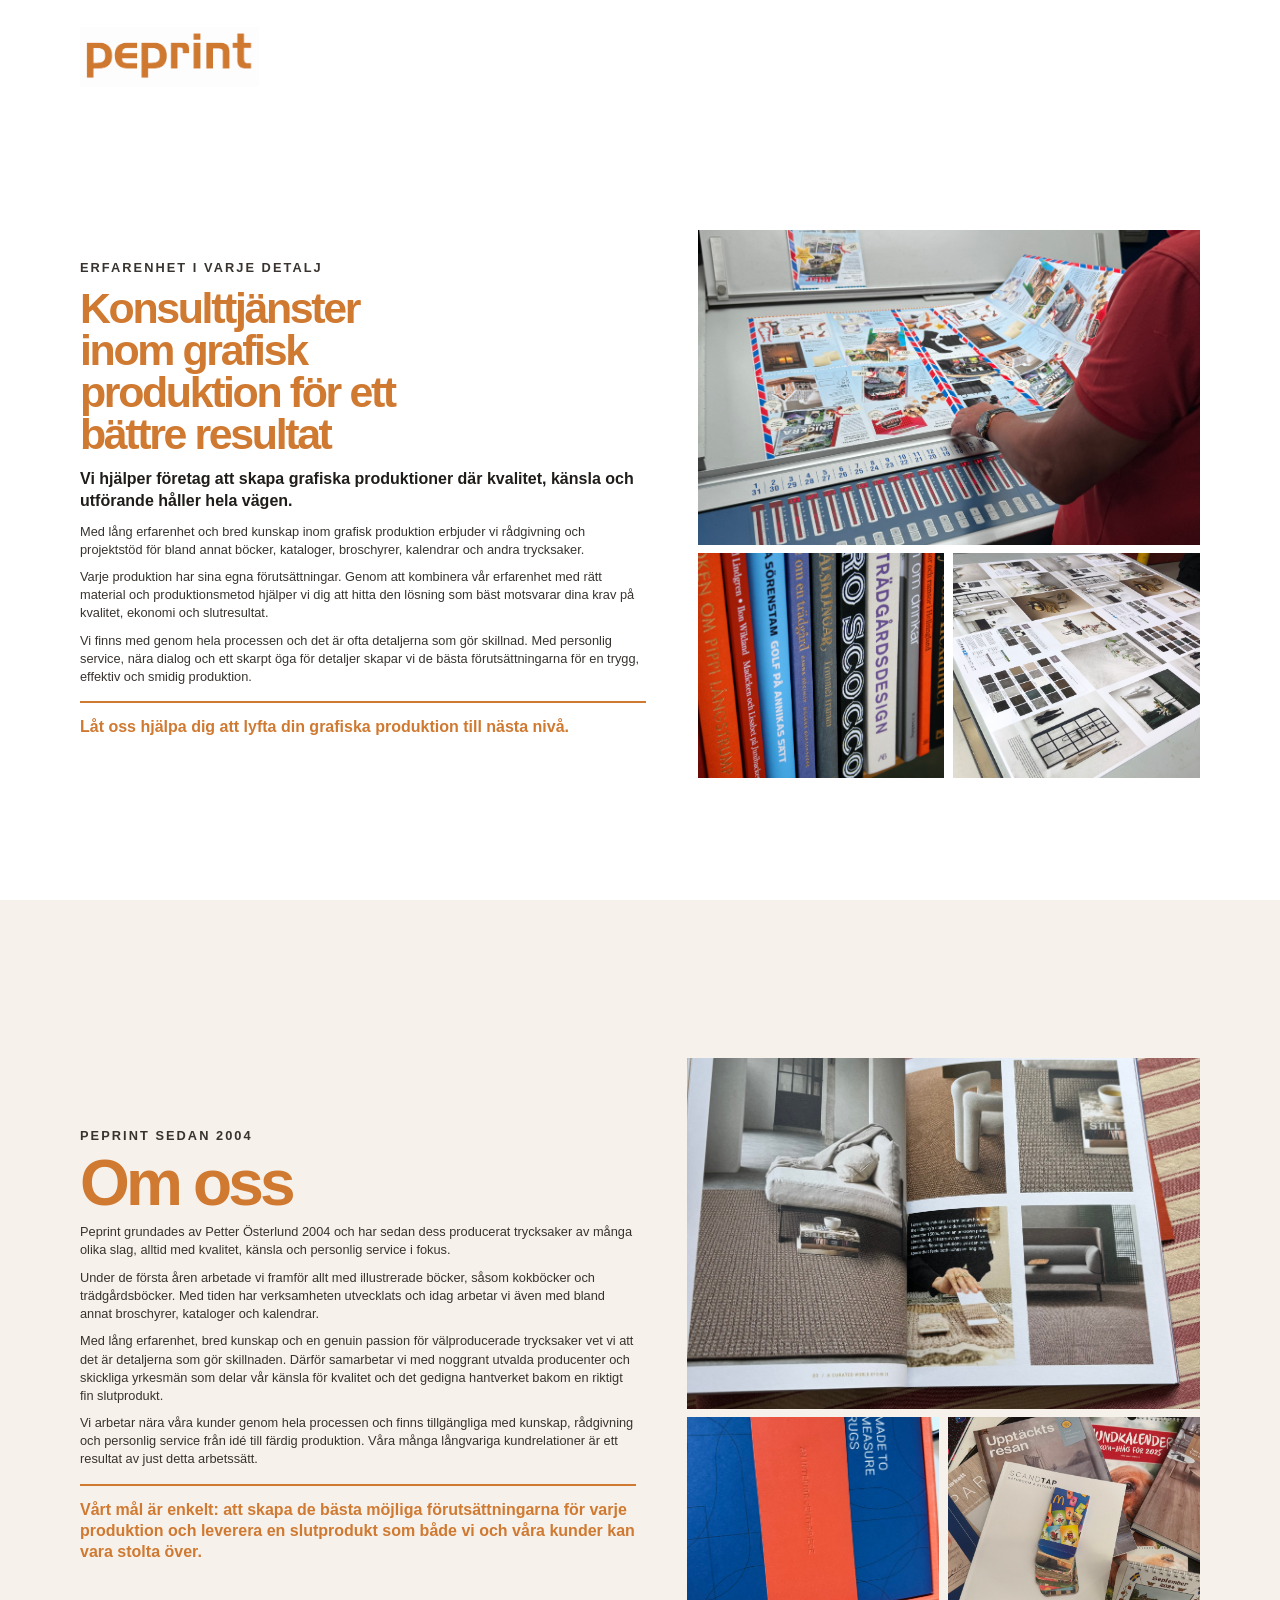
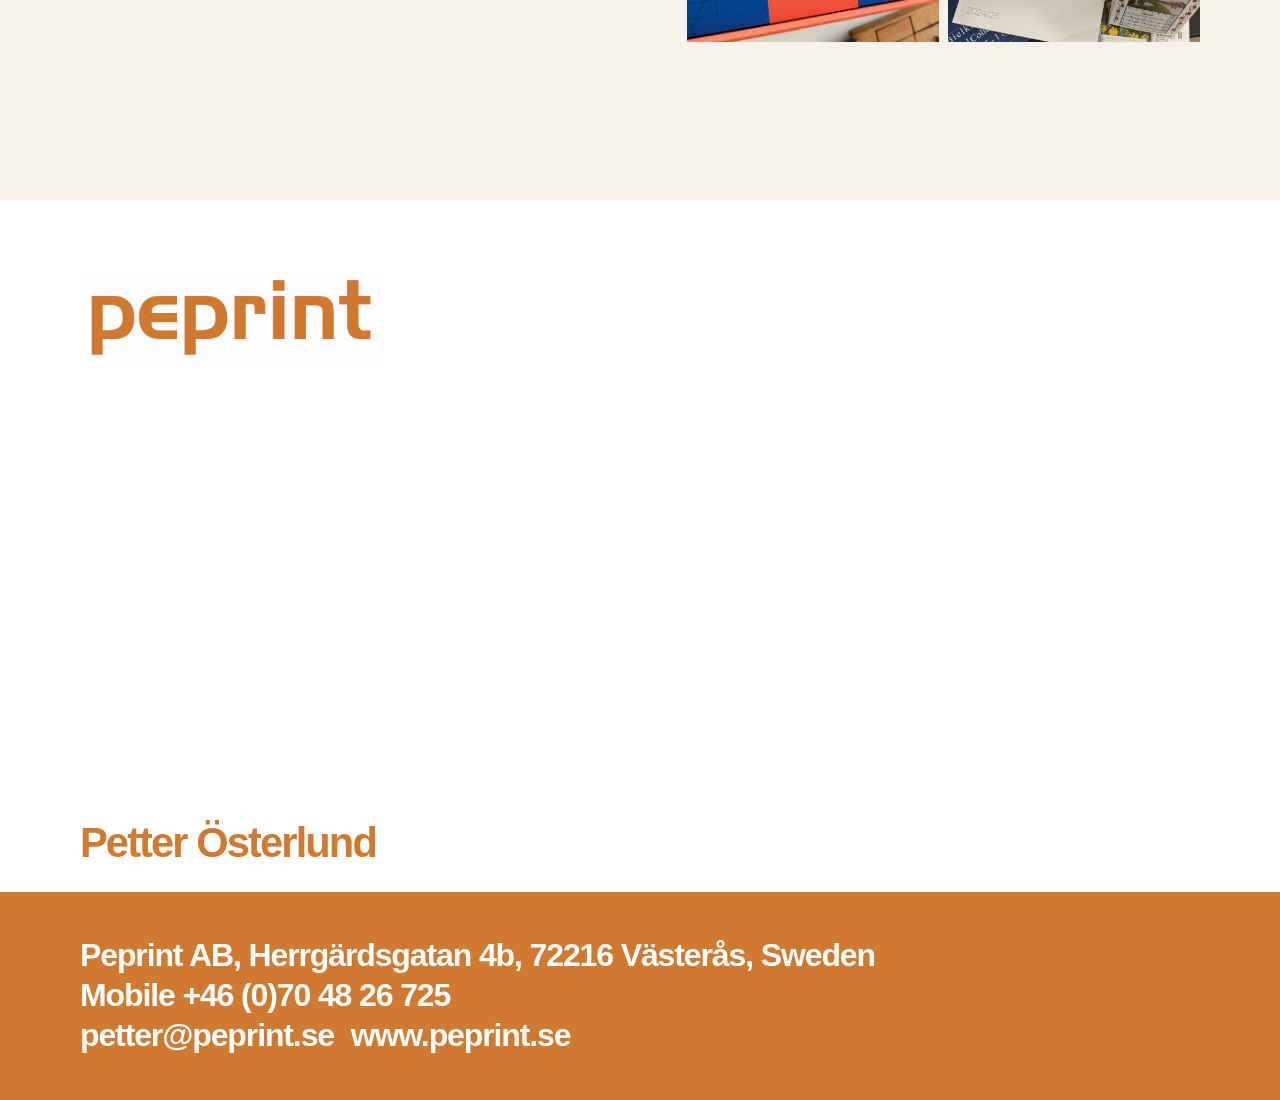
==== commit 134a43ec: "flörsat live" ====
--- a/index.html
+++ b/index.html
@@ -1,119 +1,65 @@
 <!doctype html>
 <html lang="sv">
-  <head>
-    <meta charset="utf-8">
-    <meta name="viewport" content="width=device-width, initial-scale=1">
-    <meta name="description" content="Peprint erbjuder konsulttjänster inom grafisk produktion i Västerås.">
-    <title>Peprint AB</title>
-    <link rel="stylesheet" href="style.css">
-  </head>
-  <body>
-    <svg class="color-filters" aria-hidden="true">
-      <filter id="peprint-orange" color-interpolation-filters="sRGB">
-        <feComponentTransfer>
-          <feFuncR type="linear" slope="0.421" intercept="0.579" />
-          <feFuncG type="linear" slope="0.732" intercept="0.268" />
-          <feFuncB type="linear" slope="0.808" intercept="0.192" />
-        </feComponentTransfer>
-      </filter>
-    </svg>
-
-    <main class="site-pages">
-      <section class="card-page snap-page" aria-label="Petter Österlunds visitkort">
-        <header class="card-header">
-          <a class="brand" href="https://www.peprint.se" aria-label="Peprint – startsida">
-            <img src="assets/images/peprint-logo.png" alt="Peprint">
-          </a>
-        </header>
-
-        <div class="card-space"></div>
-
-        <p class="contact-name">Petter Österlund</p>
-
-        <footer class="contact-band">
-          <address>
-            <p>Peprint AB, Sjöhagsvägen 2, 721 32 Västerås, Sweden</p>
-            <p>
-              <a href="tel:+4621182418">Phone +46 (0)21 18 24 18</a>
-              <a href="tel:+46704826725">Mobile +46 (0)70 48 26 725</a>
-            </p>
-            <p>
-              <a href="mailto:petter@peprint.se">petter@peprint.se</a>
-              <a href="https://www.peprint.se">www.peprint.se</a>
-            </p>
-          </address>
-        </footer>
-      </section>
-
-      <section class="services services-page snap-page" id="tjanster" aria-labelledby="services-title">
-        <div class="services-copy">
-          <p class="eyebrow">Erfarenhet i varje detalj</p>
-          <h1 id="services-title">Konsulttjänster inom grafisk produktion för ett bättre resultat</h1>
-          <p class="lead">Vi hjälper företag att skapa grafiska produktioner där kvalitet, känsla och utförande håller hela vägen.</p>
-          <p>Med lång erfarenhet och bred kunskap inom grafisk produktion erbjuder vi rådgivning och projektstöd för bland annat böcker, kataloger, broschyrer, kalendrar och andra trycksaker.</p>
-          <p>Varje produktion har sina egna förutsättningar. Genom att kombinera vår erfarenhet med rätt material och produktionsmetod hjälper vi dig att hitta den lösning som bäst motsvarar dina krav på kvalitet, ekonomi och slutresultat.</p>
-          <p>Vi finns med genom hela processen och det är ofta detaljerna som gör skillnad. Med personlig service, nära dialog och ett skarpt öga för detaljer skapar vi de bästa förutsättningarna för en trygg, effektiv och smidig produktion.</p>
-          <p class="closing">Låt oss hjälpa dig att lyfta din grafiska produktion till nästa nivå.</p>
-        </div>
-
-        <div class="production-gallery" aria-label="Exempel på grafiska produktioner">
-          <figure class="gallery-main">
-            <img src="assets/images/Bilder/IMG_6679.jpeg" alt="Kvalitetskontroll av ett tryckark vid tryckpressen" loading="eager">
-          </figure>
-          <figure>
-            <img src="assets/images/Bilder/IMG_5508.JPG" alt="Detaljbild av färgstarka bokryggar" loading="lazy">
-          </figure>
-          <figure>
-            <img src="assets/images/Bilder/IMG_0888.JPG" alt="Ett stort färdigtryckt ark vid produktionen" loading="lazy">
-          </figure>
-        </div>
-      </section>
-    </main>
-
-    <script>
-      const pages = [...document.querySelectorAll(".snap-page")];
-      let currentPage = window.location.hash === "#tjanster" ? 1 : 0;
-      let scrollLocked = false;
-
-      const observer = new IntersectionObserver((entries) => {
-        const visiblePage = entries.find((entry) => entry.isIntersecting);
-        if (visiblePage) currentPage = pages.indexOf(visiblePage.target);
-      }, { threshold: 0.7 });
-
-      pages.forEach((page) => observer.observe(page));
-
-      if (currentPage === 1) {
-        window.requestAnimationFrame(() => window.scrollTo(0, pages[1].offsetTop));
-      }
-
-      window.addEventListener("wheel", (event) => {
-        if (Math.abs(event.deltaY) < 2) return;
-        event.preventDefault();
-        if (scrollLocked) return;
-
-        const nextPage = Math.max(0, Math.min(pages.length - 1, currentPage + Math.sign(event.deltaY)));
-        if (nextPage === currentPage) return;
-
-        scrollLocked = true;
-        currentPage = nextPage;
-        pages[currentPage].scrollIntoView({ behavior: "smooth", block: "start" });
-        window.setTimeout(() => { scrollLocked = false; }, 800);
-      }, { passive: false });
-
-      window.addEventListener("keydown", (event) => {
-        const direction = ["ArrowDown", "PageDown", " "].includes(event.key) ? 1
-          : ["ArrowUp", "PageUp"].includes(event.key) ? -1 : 0;
-        if (!direction || scrollLocked) return;
-
-        const nextPage = Math.max(0, Math.min(pages.length - 1, currentPage + direction));
-        if (nextPage === currentPage) return;
-
-        event.preventDefault();
-        scrollLocked = true;
-        currentPage = nextPage;
-        pages[currentPage].scrollIntoView({ behavior: "smooth", block: "start" });
-        window.setTimeout(() => { scrollLocked = false; }, 800);
-      });
-    </script>
-  </body>
+<head>
+  <meta charset="utf-8"><meta name="viewport" content="width=device-width, initial-scale=1">
+  <meta name="description" content="Peprint erbjuder konsulttjänster inom grafisk produktion i Västerås.">
+  <title>Peprint AB</title><link rel="stylesheet" href="style.css">
+</head>
+<body>
+  <svg class="color-filters" aria-hidden="true"><filter id="peprint-orange" color-interpolation-filters="sRGB"><feComponentTransfer><feFuncR type="linear" slope="0.421" intercept="0.579"/><feFuncG type="linear" slope="0.732" intercept="0.268"/><feFuncB type="linear" slope="0.808" intercept="0.192"/></feComponentTransfer></filter></svg>
+  <main class="site-pages">
+    <section class="services services-page snap-page" id="tjanster" aria-labelledby="services-title">
+      <a class="brand page-brand" href="#tjanster" aria-label="Peprint – startsida"><img src="assets/images/peprint-logo.png" alt="Peprint"></a>
+      <div class="services-copy">
+        <p class="eyebrow">Erfarenhet i varje detalj</p>
+        <h1 id="services-title">Konsulttjänster inom grafisk produktion för ett bättre resultat</h1>
+        <p class="lead">Vi hjälper företag att skapa grafiska produktioner där kvalitet, känsla och utförande håller hela vägen.</p>
+        <p>Med lång erfarenhet och bred kunskap inom grafisk produktion erbjuder vi rådgivning och projektstöd för bland annat böcker, kataloger, broschyrer, kalendrar och andra trycksaker.</p>
+        <p>Varje produktion har sina egna förutsättningar. Genom att kombinera vår erfarenhet med rätt material och produktionsmetod hjälper vi dig att hitta den lösning som bäst motsvarar dina krav på kvalitet, ekonomi och slutresultat.</p>
+        <p>Vi finns med genom hela processen och det är ofta detaljerna som gör skillnad. Med personlig service, nära dialog och ett skarpt öga för detaljer skapar vi de bästa förutsättningarna för en trygg, effektiv och smidig produktion.</p>
+        <p class="closing">Låt oss hjälpa dig att lyfta din grafiska produktion till nästa nivå.</p>
+      </div>
+      <div class="production-gallery" aria-label="Exempel på grafiska produktioner">
+        <figure class="gallery-main"><img src="assets/images/Bilder/IMG_6679.jpeg" alt="Kvalitetskontroll av ett tryckark vid tryckpressen" loading="eager"></figure>
+        <figure><img src="assets/images/Bilder/IMG_5508.JPG" alt="Detaljbild av färgstarka bokryggar" loading="lazy"></figure>
+        <figure><img src="assets/images/Bilder/IMG_0888.JPG" alt="Ett stort färdigtryckt ark vid produktionen" loading="lazy"></figure>
+      </div>
+    </section>
+    <section class="about-page snap-page" id="om-oss" aria-labelledby="about-title">
+      <div class="about-copy">
+        <p class="eyebrow">Peprint sedan 2004</p><h2 id="about-title">Om oss</h2>
+        <p>Peprint grundades av Petter Österlund 2004 och har sedan dess producerat trycksaker av många olika slag, alltid med kvalitet, känsla och personlig service i fokus.</p>
+        <p>Under de första åren arbetade vi framför allt med illustrerade böcker, såsom kokböcker och trädgårdsböcker. Med tiden har verksamheten utvecklats och idag arbetar vi även med bland annat broschyrer, kataloger och kalendrar.</p>
+        <p>Med lång erfarenhet, bred kunskap och en genuin passion för välproducerade trycksaker vet vi att det är detaljerna som gör skillnaden. Därför samarbetar vi med noggrant utvalda producenter och skickliga yrkesmän som delar vår känsla för kvalitet och det gedigna hantverket bakom en riktigt fin slutprodukt.</p>
+        <p>Vi arbetar nära våra kunder genom hela processen och finns tillgängliga med kunskap, rådgivning och personlig service från idé till färdig produktion. Våra många långvariga kundrelationer är ett resultat av just detta arbetssätt.</p>
+        <p class="about-closing">Vårt mål är enkelt: att skapa de bästa möjliga förutsättningarna för varje produktion och leverera en slutprodukt som både vi och våra kunder kan vara stolta över.</p>
+      </div>
+      <div class="about-gallery" aria-label="Trycksaker producerade av Peprint">
+        <figure class="about-wide"><img src="assets/images/Bilder/IMG_0238.jpeg" alt="Detalj från en välproducerad trycksak" loading="lazy"></figure>
+        <figure><img src="assets/images/Bilder/IMG_1612.jpeg" alt="Trycksak med omsorgsfull formgivning" loading="lazy"></figure>
+        <figure><img src="assets/images/Bilder/IMG_7477.jpeg" alt="Exempel på Peprints tryckproduktion" loading="lazy"></figure>
+      </div>
+    </section>
+    <section class="card-page snap-page" id="kontakt" aria-label="Petter Österlunds visitkort">
+      <header class="card-header"><a class="brand" href="#tjanster" aria-label="Peprint – startsida"><img src="assets/images/peprint-logo.png" alt="Peprint"></a></header>
+      <div class="card-space"></div><p class="contact-name">Petter Österlund</p>
+      <footer class="contact-band"><address>
+        <p>Peprint AB, Herrgärdsgatan 4b, 72216 Västerås, Sweden</p>
+        <p><a href="tel:+46704826725">Mobile +46 (0)70 48 26 725</a></p>
+        <p><a href="mailto:petter@peprint.se">petter@peprint.se</a> <a href="https://www.peprint.se">www.peprint.se</a></p>
+      </address></footer>
+    </section>
+  </main>
+  <script>
+    const pages = [...document.querySelectorAll('.snap-page')];
+    let currentPage = Math.max(0, pages.findIndex(page => `#${page.id}` === location.hash));
+    let scrollLocked = false;
+    const observer = new IntersectionObserver(entries => { const visible = entries.find(entry => entry.isIntersecting); if (visible) currentPage = pages.indexOf(visible.target); }, {threshold: .7});
+    pages.forEach(page => observer.observe(page));
+    if (currentPage > 0) requestAnimationFrame(() => scrollTo(0, pages[currentPage].offsetTop));
+    function go(direction) { if (scrollLocked) return; const next = Math.max(0, Math.min(pages.length - 1, currentPage + direction)); if (next === currentPage) return; scrollLocked = true; currentPage = next; pages[currentPage].scrollIntoView({behavior:'smooth', block:'start'}); setTimeout(() => scrollLocked = false, 800); }
+    addEventListener('wheel', event => { if (Math.abs(event.deltaY) < 2) return; event.preventDefault(); go(Math.sign(event.deltaY)); }, {passive:false});
+    addEventListener('keydown', event => { const direction = ['ArrowDown','PageDown',' '].includes(event.key) ? 1 : ['ArrowUp','PageUp'].includes(event.key) ? -1 : 0; if (!direction) return; event.preventDefault(); go(direction); });
+  </script>
+</body>
 </html>
--- a/style.css
+++ b/style.css
@@ -1,24 +1,25 @@
 :root {
-  --peprint-orange: #cf7931;
+  --orange: #cf7931;
   --paper: #fff;
-  --card-type: "Arial Rounded MT Bold", "Trebuchet MS", Arial, sans-serif;
-  --footer-height: clamp(8.75rem, 18vh, 10rem);
+  --ink: #38332f;
+  --rounded: "Arial Rounded MT Bold", "Trebuchet MS", Arial, sans-serif;
 }
 
 * {
   box-sizing: border-box;
 }
 
-html,
-body {
-  min-height: 100%;
+html {
+  scroll-behavior: auto;
+  scroll-snap-type: y mandatory;
+  overflow-y: auto;
 }
 
 body {
   margin: 0;
   background: var(--paper);
-  color: var(--peprint-orange);
-  font-family: var(--card-type);
+  color: var(--orange);
+  font-family: var(--rounded);
   -webkit-font-smoothing: antialiased;
 }
 
@@ -33,25 +34,15 @@
   overflow: hidden;
 }
 
-.card-header,
-.contact-name,
-.contact-band address {
-  padding-inline: clamp(2rem, 6.25vw, 6rem);
-}
-
-.card-header {
-  padding-top: clamp(1.5rem, 3vh, 2.5rem);
+.snap-page {
+  min-height: 100svh;
+  scroll-snap-align: start;
+  scroll-snap-stop: always;
 }
 
 .brand {
-  appearance: none;
   display: block;
-  width: clamp(11rem, 17vw, 14rem);
-  margin: 0;
-  padding: 0;
-  border: 0;
-  background: transparent;
-  cursor: pointer;
+  width: clamp(10rem, 14vw, 13rem);
 }
 
 .brand img {
@@ -61,91 +52,102 @@
   filter: url("#peprint-orange");
 }
 
-.services {
+.brand:focus-visible {
+  outline: 2px solid var(--orange);
+  outline-offset: 0.45rem;
+}
+
+.eyebrow {
+  margin: 0 0 0.65rem;
+  color: var(--orange);
+  font: 700 0.68rem/1.2 var(--rounded);
+  letter-spacing: 0.16em;
+  text-transform: uppercase;
+}
+
+.services-page {
+  position: relative;
   display: grid;
   grid-template-columns: minmax(0, 1.06fr) minmax(22rem, 0.94fr);
   gap: clamp(2rem, 4vw, 4.5rem);
   align-items: center;
-  padding: clamp(1rem, 2.2vh, 1.75rem) clamp(2rem, 6.25vw, 6rem) clamp(0.75rem, 1.8vh, 1.25rem);
-}
-
-.brand:focus-visible {
-  outline: 2px solid var(--peprint-orange);
-  outline-offset: 0.45rem;
+  height: 100svh;
+  overflow: hidden;
+  padding: clamp(6.5rem, 14vh, 8.5rem) clamp(2rem, 6.25vw, 6rem)
+    clamp(1rem, 2vh, 1.5rem);
+}
+
+.page-brand {
+  position: absolute;
+  top: clamp(1.5rem, 3vh, 2.5rem);
+  left: clamp(2rem, 6.25vw, 6rem);
 }
 
 .services-copy {
   max-width: 47rem;
 }
 
-.services-copy p {
+.services-copy p,
+.about-copy p {
   margin: 0 0 0.72em;
-  color: #38332f;
+  color: var(--ink);
   font-family: "Trebuchet MS", Arial, sans-serif;
-  font-size: clamp(0.84rem, 1vw, 1rem);
-  font-weight: 400;
+  font-size: clamp(0.8rem, 1vw, 1rem);
   line-height: 1.42;
-}
-
-.services-copy .eyebrow {
-  margin-bottom: 0.65rem;
-  color: var(--peprint-orange);
-  font-family: var(--card-type);
-  font-size: 0.68rem;
-  font-weight: 700;
-  letter-spacing: 0.16em;
-  line-height: 1.2;
-  text-transform: uppercase;
 }
 
 .services h1 {
   max-width: 15ch;
   margin: 0 0 0.85rem;
-  color: var(--peprint-orange);
   font-size: clamp(2rem, 3.35vw, 3.65rem);
-  font-weight: 700;
   letter-spacing: -0.055em;
   line-height: 0.98;
 }
 
 .services-copy .lead {
-  margin-bottom: 0.85rem;
   color: #1f1c19;
   font-size: clamp(1rem, 1.25vw, 1.2rem);
   font-weight: 700;
   line-height: 1.34;
 }
 
-.services-copy .closing {
-  margin: 0.95rem 0 0;
+.services-copy .closing,
+.about-copy .about-closing {
+  margin-top: 0.95rem;
   padding-top: 0.8rem;
-  border-top: 2px solid var(--peprint-orange);
-  color: var(--peprint-orange);
-  font-family: var(--card-type);
-  font-size: clamp(1rem, 1.35vw, 1.25rem);
+  border-top: 2px solid var(--orange);
+  color: var(--orange);
+  font-family: var(--rounded);
+  font-size: clamp(0.95rem, 1.25vw, 1.2rem);
   font-weight: 700;
   line-height: 1.32;
 }
 
-.production-gallery {
+.production-gallery,
+.about-gallery {
   display: grid;
   grid-template-columns: 1fr 1fr;
-  grid-template-rows: clamp(15rem, 35vh, 25rem) clamp(10rem, 25vh, 16rem);
   gap: 0.55rem;
 }
 
-.production-gallery figure {
+.production-gallery {
+  grid-template-rows: clamp(15rem, 35vh, 25rem)
+    clamp(10rem, 25vh, 16rem);
+}
+
+figure {
   min-width: 0;
   margin: 0;
   overflow: hidden;
   background: #eee9e3;
 }
 
-.production-gallery .gallery-main {
+.gallery-main,
+.about-wide {
   grid-column: 1 / -1;
 }
 
-.production-gallery img {
+figure img {
   display: block;
   width: 100%;
   height: 100%;
@@ -153,15 +155,62 @@
   transition: transform 500ms ease;
 }
 
-.production-gallery figure:hover img {
+figure:hover img {
   transform: scale(1.025);
 }
 
+.about-page {
+  display: grid;
+  grid-template-columns: minmax(0, 1.04fr) minmax(22rem, 0.96fr);
+  gap: clamp(2rem, 4vw, 4.5rem);
+  align-items: center;
+  height: 100svh;
+  overflow: hidden;
+  padding: clamp(1.5rem, 4vh, 3rem) clamp(2rem, 6.25vw, 6rem);
+  background: #f7f1eb;
+}
+
+.about-copy {
+  max-width: 48rem;
+}
+
+.about-copy h2 {
+  margin: 0 0 0.65rem;
+  font-size: clamp(2.7rem, 5vw, 5.5rem);
+  letter-spacing: -0.06em;
+  line-height: 0.92;
+}
+
+.about-gallery {
+  grid-template-rows: clamp(16rem, 39vh, 27rem)
+    clamp(10rem, 25vh, 17rem);
+}
+
+.card-page {
+  display: grid;
+  grid-template-rows: auto minmax(0, 1fr) auto auto;
+  height: 100svh;
+  overflow: hidden;
+}
+
+.card-header,
+.contact-name,
+.contact-band address {
+  padding-inline: clamp(2rem, 6.25vw, 6rem);
+}
+
+.card-header {
+  padding-top: clamp(3rem, 7.7vh, 5.25rem);
+}
+
+.card-page .brand {
+  width: clamp(13.5rem, 29.5vw, 19rem);
+}
+
 .contact-name {
-  align-self: end;
   margin: 0;
-  padding-bottom: clamp(0.6rem, 1.5vh, 1rem);
-  font-size: clamp(1.2rem, 2vw, 1.55rem);
+  padding-bottom: clamp(1.1rem, 3.2vh, 2rem);
+  font-size: clamp(1.65rem, 3.7vw, 2.6rem);
   font-weight: 700;
   letter-spacing: -0.045em;
   line-height: 1;
@@ -170,16 +219,10 @@
 .contact-band {
   display: flex;
   align-items: center;
-  position: fixed;
-  z-index: 10;
-  right: 0;
-  bottom: 0;
-  left: 0;
-  height: var(--footer-height);
-  padding-block: clamp(1rem, 2vh, 1.5rem);
-  background: var(--peprint-orange);
+  height: clamp(10.9rem, 26vh, 13rem);
+  padding-block: clamp(1.35rem, 3.5vh, 2rem);
+  background: var(--orange);
   color: #fff;
-  box-shadow: 0 -1px 0 rgb(0 0 0 / 7%);
 }
 
 .contact-band address {
@@ -189,7 +232,7 @@
 
 .contact-band p {
   margin: 0;
-  font-size: clamp(1rem, 1.65vw, 1.35rem);
+  font-size: clamp(1.15rem, 3.15vw, 2rem);
   font-weight: 700;
   letter-spacing: -0.035em;
   line-height: 1.24;
@@ -212,27 +255,85 @@
 }
 
 @media (min-width: 901px) and (max-height: 850px) {
-  .services-copy p {
-    font-size: 0.76rem;
-    line-height: 1.34;
+  .services-copy p,
+  .about-copy p {
+    font-size: 0.73rem;
+    line-height: 1.33;
   }
 
   .services h1 {
     font-size: clamp(1.85rem, 3vw, 2.9rem);
   }
 
+  .about-copy h2 {
+    font-size: 2.7rem;
+  }
+
+  .production-gallery,
+  .about-gallery {
+    grid-template-rows: minmax(13rem, 32vh) minmax(7rem, 17vh);
+  }
+}
+
+@media (max-width: 900px) {
+  .services-page,
+  .about-page {
+    grid-template-columns: 1fr;
+    gap: 1rem;
+  }
+
+  .services-page {
+    padding-top: 5.5rem;
+  }
+
+  .production-gallery,
+  .about-gallery {
+    grid-template-rows: clamp(9rem, 31vw, 14rem)
+      clamp(4.5rem, 13vw, 6.5rem);
+  }
+}
+
+@media (max-width: 620px) {
+  .page-brand {
+    top: 1.1rem;
+    left: 1.5rem;
+    width: min(9.5rem, 40vw);
+  }
+
+  .services-page {
+    gap: 0.7rem;
+    padding: 4.5rem 1.5rem 0.65rem;
+  }
+
+  .about-page {
+    gap: 0.7rem;
+    padding: 1rem 1.5rem 0.7rem;
+  }
+
+  .services h1 {
+    font-size: clamp(1.65rem, 7.3vw, 2.25rem);
+  }
+
+  .about-copy h2 {
+    font-size: clamp(2.2rem, 11vw, 3.2rem);
+  }
+
+  .services-copy p,
+  .about-copy p {
+    margin-bottom: 0.48em;
+    font-size: clamp(0.67rem, 2.55vw, 0.8rem);
+    line-height: 1.3;
+  }
+
   .services-copy .lead {
-    font-size: 0.92rem;
-  }
-
-  .production-gallery {
-    grid-template-rows: minmax(13rem, 32vh) minmax(7rem, 16vh);
-  }
-}
-
-@media (max-width: 620px) {
-  :root {
-    --footer-height: 8.75rem;
+    font-size: clamp(0.78rem, 3vw, 0.92rem);
+  }
+
+  .production-gallery,
+  .about-gallery {
+    gap: 0.35rem;
+    grid-template-rows: clamp(6.2rem, 25vw, 8rem)
+      clamp(3rem, 10vw, 4rem);
   }
 
   .card-header,
@@ -242,25 +343,26 @@
   }
 
   .card-header {
-    padding-top: 1.25rem;
-  }
-
-  .brand {
-    width: min(10.5rem, 44vw);
+    padding-top: 2.5rem;
+  }
+
+  .card-page .brand {
+    width: min(15rem, 68vw);
   }
 
   .contact-name {
-    padding-bottom: 0.65rem;
-    font-size: 1.05rem;
+    padding-bottom: 1.25rem;
+    font-size: clamp(1.5rem, 7.5vw, 2rem);
   }
 
   .contact-band {
-    padding-block: 0.8rem;
+    height: 12rem;
+    padding-block: 1.5rem;
   }
 
   .contact-band p {
-    font-size: clamp(0.82rem, 3.4vw, 1rem);
-    line-height: 1.3;
+    font-size: clamp(1rem, 4.8vw, 1.35rem);
+    line-height: 1.38;
   }
 
   .contact-band a {
@@ -273,131 +375,6 @@
   }
 }
 
-@media (max-width: 900px) {
-  .services {
-    grid-template-columns: 1fr;
-    gap: 1rem;
-  }
-
-  .services-copy {
-    max-width: 44rem;
-  }
-
-  .production-gallery {
-    grid-template-rows: clamp(11rem, 38vw, 17rem) clamp(4.5rem, 13vw, 6.5rem);
-    position: static;
-  }
-}
-
-@media (max-width: 620px) {
-  .services {
-    gap: 0.8rem;
-    padding: 0.8rem 1.5rem 0.65rem;
-  }
-
-  .services h1 {
-    font-size: clamp(1.72rem, 7.7vw, 2.35rem);
-  }
-
-  .services-copy p {
-    margin-bottom: 0.55em;
-    font-size: clamp(0.7rem, 2.75vw, 0.84rem);
-    line-height: 1.35;
-  }
-
-  .services-copy .lead {
-    font-size: clamp(0.82rem, 3.15vw, 0.96rem);
-  }
-
-  .production-gallery {
-    gap: 0.35rem;
-    grid-template-rows: clamp(7rem, 28vw, 9rem) clamp(3.25rem, 11vw, 4.25rem);
-  }
-}
-
-/* Full-screen card and services panels */
-html {
-  scroll-behavior: auto;
-  scroll-snap-type: y mandatory;
-  overflow-y: auto;
-}
-
-.site-pages {
-  background: var(--paper);
-}
-
-.snap-page {
-  min-height: 100svh;
-  scroll-snap-align: start;
-  scroll-snap-stop: always;
-}
-
-.card-page {
-  display: grid;
-  grid-template-rows: auto minmax(0, 1fr) auto auto;
-  height: 100svh;
-  overflow: hidden;
-  background: var(--paper);
-}
-
-.card-page .card-header {
-  padding-top: clamp(3rem, 7.7vh, 5.25rem);
-}
-
-.card-page .brand {
-  width: clamp(13.5rem, 29.5vw, 19rem);
-}
-
-.card-page .contact-name {
-  align-self: auto;
-  padding-bottom: clamp(1.1rem, 3.2vh, 2rem);
-  font-size: clamp(1.65rem, 3.7vw, 2.6rem);
-}
-
-.card-page .contact-band {
-  position: static;
-  z-index: auto;
-  height: clamp(10.9rem, 26vh, 13rem);
-  padding-block: clamp(1.35rem, 3.5vh, 2rem);
-  box-shadow: none;
-}
-
-.card-page .contact-band p {
-  font-size: clamp(1.15rem, 3.15vw, 2rem);
-  line-height: 1.24;
-}
-
-.services-page {
-  height: 100svh;
-  overflow: hidden;
-  background: var(--paper);
-}
-
-@media (max-width: 620px) {
-  .card-page .card-header {
-    padding-top: 2.5rem;
-  }
-
-  .card-page .brand {
-    width: min(15rem, 68vw);
-  }
-
-  .card-page .contact-name {
-    padding-bottom: 1.25rem;
-    font-size: clamp(1.5rem, 7.5vw, 2rem);
-  }
-
-  .card-page .contact-band {
-    height: 12rem;
-    padding-block: 1.5rem;
-  }
-
-  .card-page .contact-band p {
-    font-size: clamp(1rem, 4.8vw, 1.35rem);
-    line-height: 1.38;
-  }
-}
-
 @media (prefers-reduced-motion: reduce) {
   * {
     scroll-behavior: auto !important;
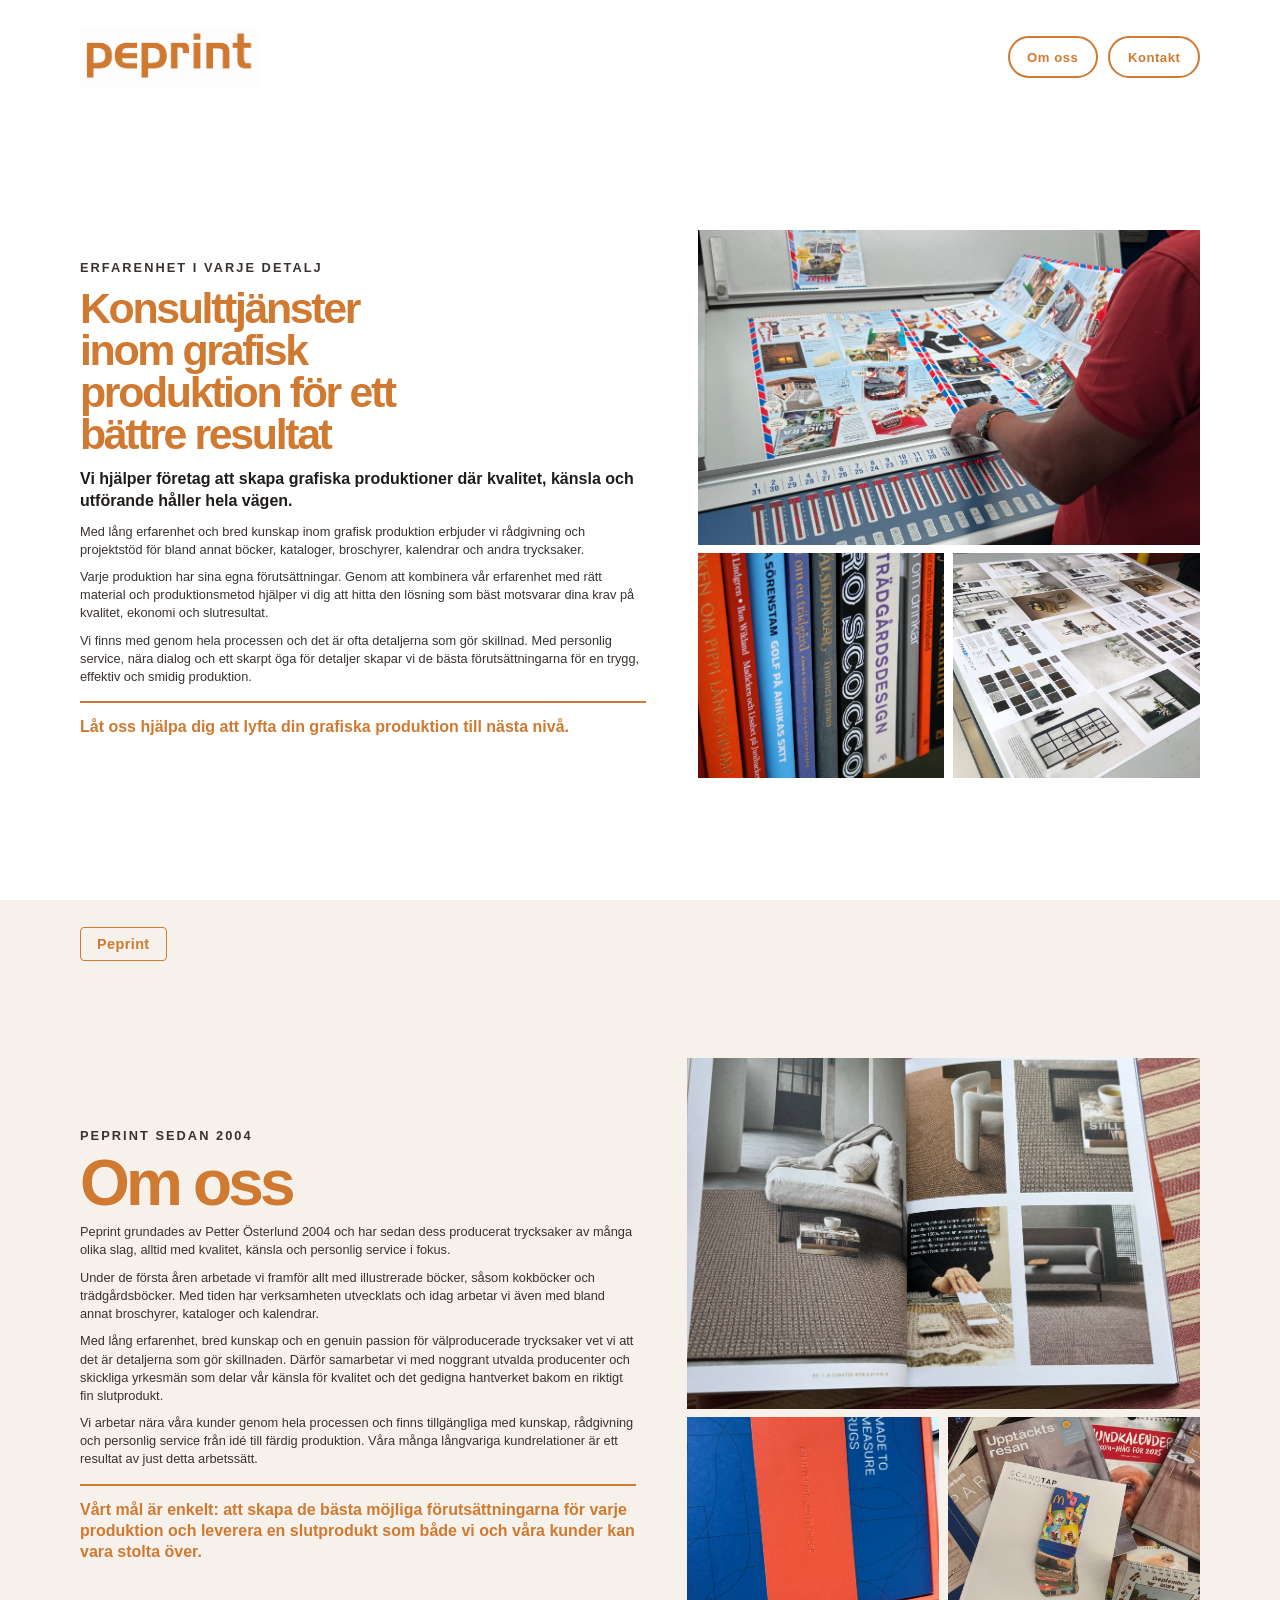
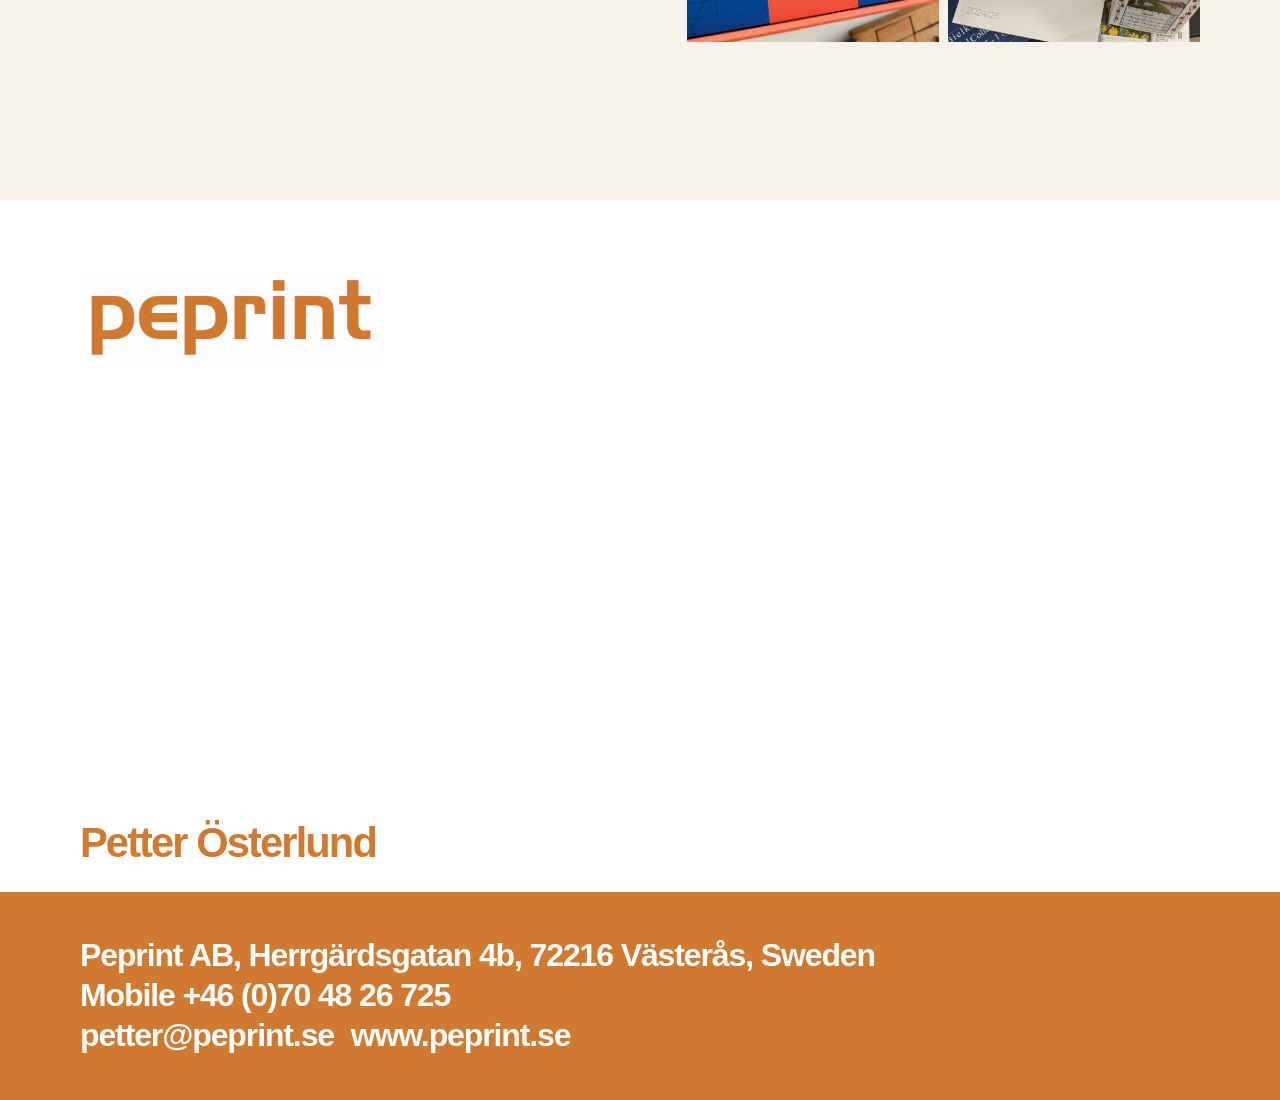
==== commit c5488d7b: "ny design" ====
--- a/index.html
+++ b/index.html
@@ -9,7 +9,13 @@
   <svg class="color-filters" aria-hidden="true"><filter id="peprint-orange" color-interpolation-filters="sRGB"><feComponentTransfer><feFuncR type="linear" slope="0.421" intercept="0.579"/><feFuncG type="linear" slope="0.732" intercept="0.268"/><feFuncB type="linear" slope="0.808" intercept="0.192"/></feComponentTransfer></filter></svg>
   <main class="site-pages">
     <section class="services services-page snap-page" id="tjanster" aria-labelledby="services-title">
-      <a class="brand page-brand" href="#tjanster" aria-label="Peprint – startsida"><img src="assets/images/peprint-logo.png" alt="Peprint"></a>
+      <header class="page-header">
+        <a class="brand page-brand" href="#tjanster" aria-label="Peprint – startsida"><img src="assets/images/peprint-logo.png" alt="Peprint"></a>
+        <nav class="page-nav" aria-label="Huvudmeny">
+          <a href="#om-oss">Om oss</a>
+          <a href="#kontakt">Kontakt</a>
+        </nav>
+      </header>
       <div class="services-copy">
         <p class="eyebrow">Erfarenhet i varje detalj</p>
         <h1 id="services-title">Konsulttjänster inom grafisk produktion för ett bättre resultat</h1>
@@ -26,6 +32,7 @@
       </div>
     </section>
     <section class="about-page snap-page" id="om-oss" aria-labelledby="about-title">
+      <a class="about-home-link" href="#tjanster">Peprint</a>
       <div class="about-copy">
         <p class="eyebrow">Peprint sedan 2004</p><h2 id="about-title">Om oss</h2>
         <p>Peprint grundades av Petter Österlund 2004 och har sedan dess producerat trycksaker av många olika slag, alltid med kvalitet, känsla och personlig service i fokus.</p>
--- a/style.css
+++ b/style.css
@@ -77,10 +77,48 @@
     clamp(1rem, 2vh, 1.5rem);
 }
 
-.page-brand {
+.page-header {
   position: absolute;
   top: clamp(1.5rem, 3vh, 2.5rem);
   left: clamp(2rem, 6.25vw, 6rem);
+  right: clamp(2rem, 6.25vw, 6rem);
+  display: flex;
+  align-items: center;
+  justify-content: space-between;
+  gap: 2rem;
+}
+
+.page-nav {
+  display: flex;
+  align-items: center;
+  gap: 0.65rem;
+}
+
+.page-nav a {
+  display: inline-flex;
+  align-items: center;
+  justify-content: center;
+  min-height: 2.6rem;
+  padding: 0.55rem 1.1rem;
+  border: 2px solid var(--orange);
+  border-radius: 999px;
+  color: var(--orange);
+  font-size: 0.82rem;
+  font-weight: 700;
+  letter-spacing: 0.04em;
+  text-decoration: none;
+  transition: background-color 180ms ease, color 180ms ease;
+}
+
+.page-nav a:hover,
+.page-nav a:focus-visible {
+  background: var(--orange);
+  color: #fff;
+}
+
+.page-nav a:focus-visible {
+  outline: 2px solid var(--orange);
+  outline-offset: 0.2rem;
 }
 
 .services-copy {
@@ -160,6 +198,7 @@
 }
 
 .about-page {
+  position: relative;
   display: grid;
   grid-template-columns: minmax(0, 1.04fr) minmax(22rem, 0.96fr);
   gap: clamp(2rem, 4vw, 4.5rem);
@@ -168,6 +207,31 @@
   overflow: hidden;
   padding: clamp(1.5rem, 4vh, 3rem) clamp(2rem, 6.25vw, 6rem);
   background: #f7f1eb;
+}
+
+.about-home-link {
+  position: absolute;
+  top: clamp(1.5rem, 3vh, 2.5rem);
+  left: clamp(2rem, 6.25vw, 6rem);
+  padding: 0.55rem 1rem;
+  border: 1px solid var(--orange);
+  border-radius: 0.25rem;
+  color: var(--orange);
+  font: 700 0.9rem/1 "Trebuchet MS", Arial, sans-serif;
+  letter-spacing: 0.03em;
+  text-decoration: none;
+  transition: background-color 180ms ease, color 180ms ease;
+}
+
+.about-home-link:hover,
+.about-home-link:focus-visible {
+  background: var(--orange);
+  color: #fff;
+}
+
+.about-home-link:focus-visible {
+  outline: 2px solid var(--orange);
+  outline-offset: 0.2rem;
 }
 
 .about-copy {
@@ -294,10 +358,34 @@
 }
 
 @media (max-width: 620px) {
-  .page-brand {
+  .page-header {
     top: 1.1rem;
     left: 1.5rem;
-    width: min(9.5rem, 40vw);
+    right: 1.5rem;
+    gap: 0.75rem;
+  }
+
+  .page-brand {
+    width: min(8.5rem, 34vw);
+    flex: 0 0 auto;
+  }
+
+  .about-home-link {
+    top: 1.1rem;
+    left: 1.5rem;
+    padding: 0.45rem 0.8rem;
+    font-size: 0.78rem;
+  }
+
+  .page-nav {
+    gap: 0.35rem;
+  }
+
+  .page-nav a {
+    min-height: 2.2rem;
+    padding: 0.4rem 0.65rem;
+    border-width: 1.5px;
+    font-size: 0.7rem;
   }
 
   .services-page {
@@ -307,7 +395,7 @@
 
   .about-page {
     gap: 0.7rem;
-    padding: 1rem 1.5rem 0.7rem;
+    padding: 4.5rem 1.5rem 0.7rem;
   }
 
   .services h1 {
